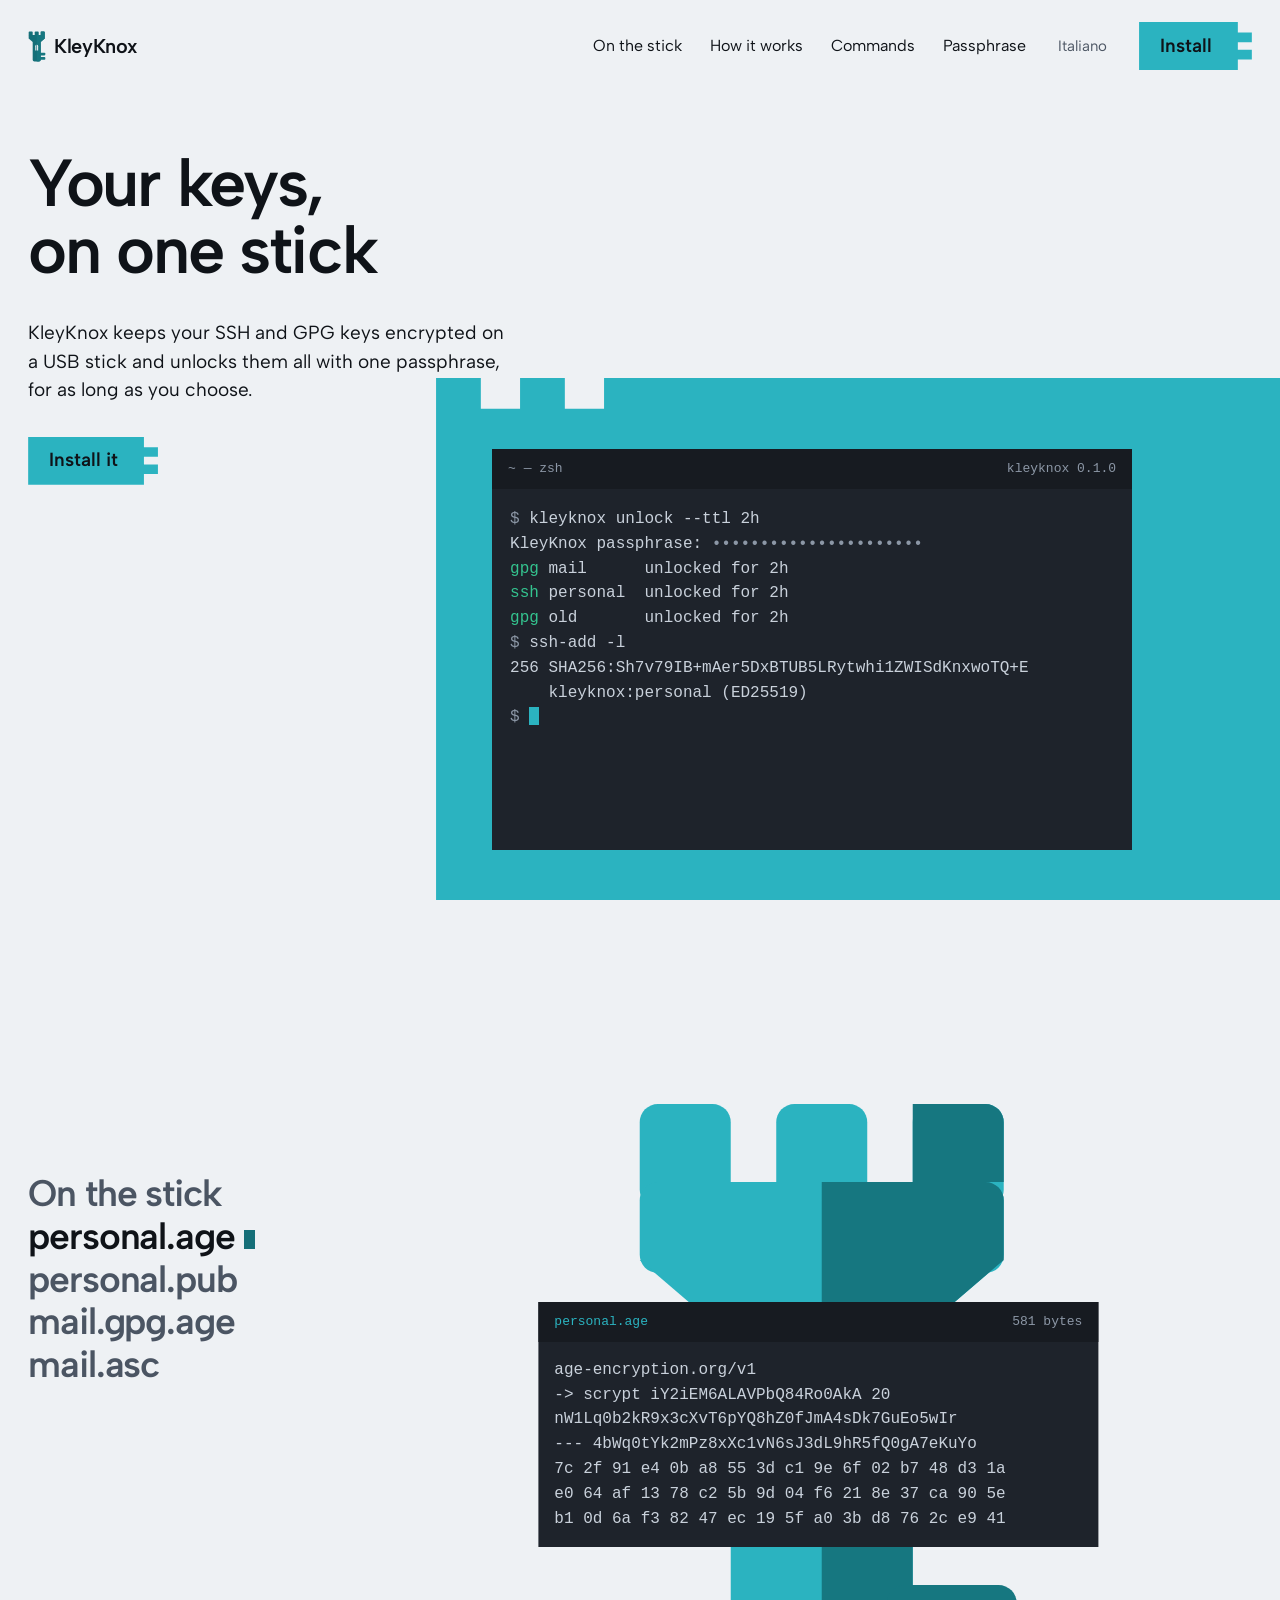
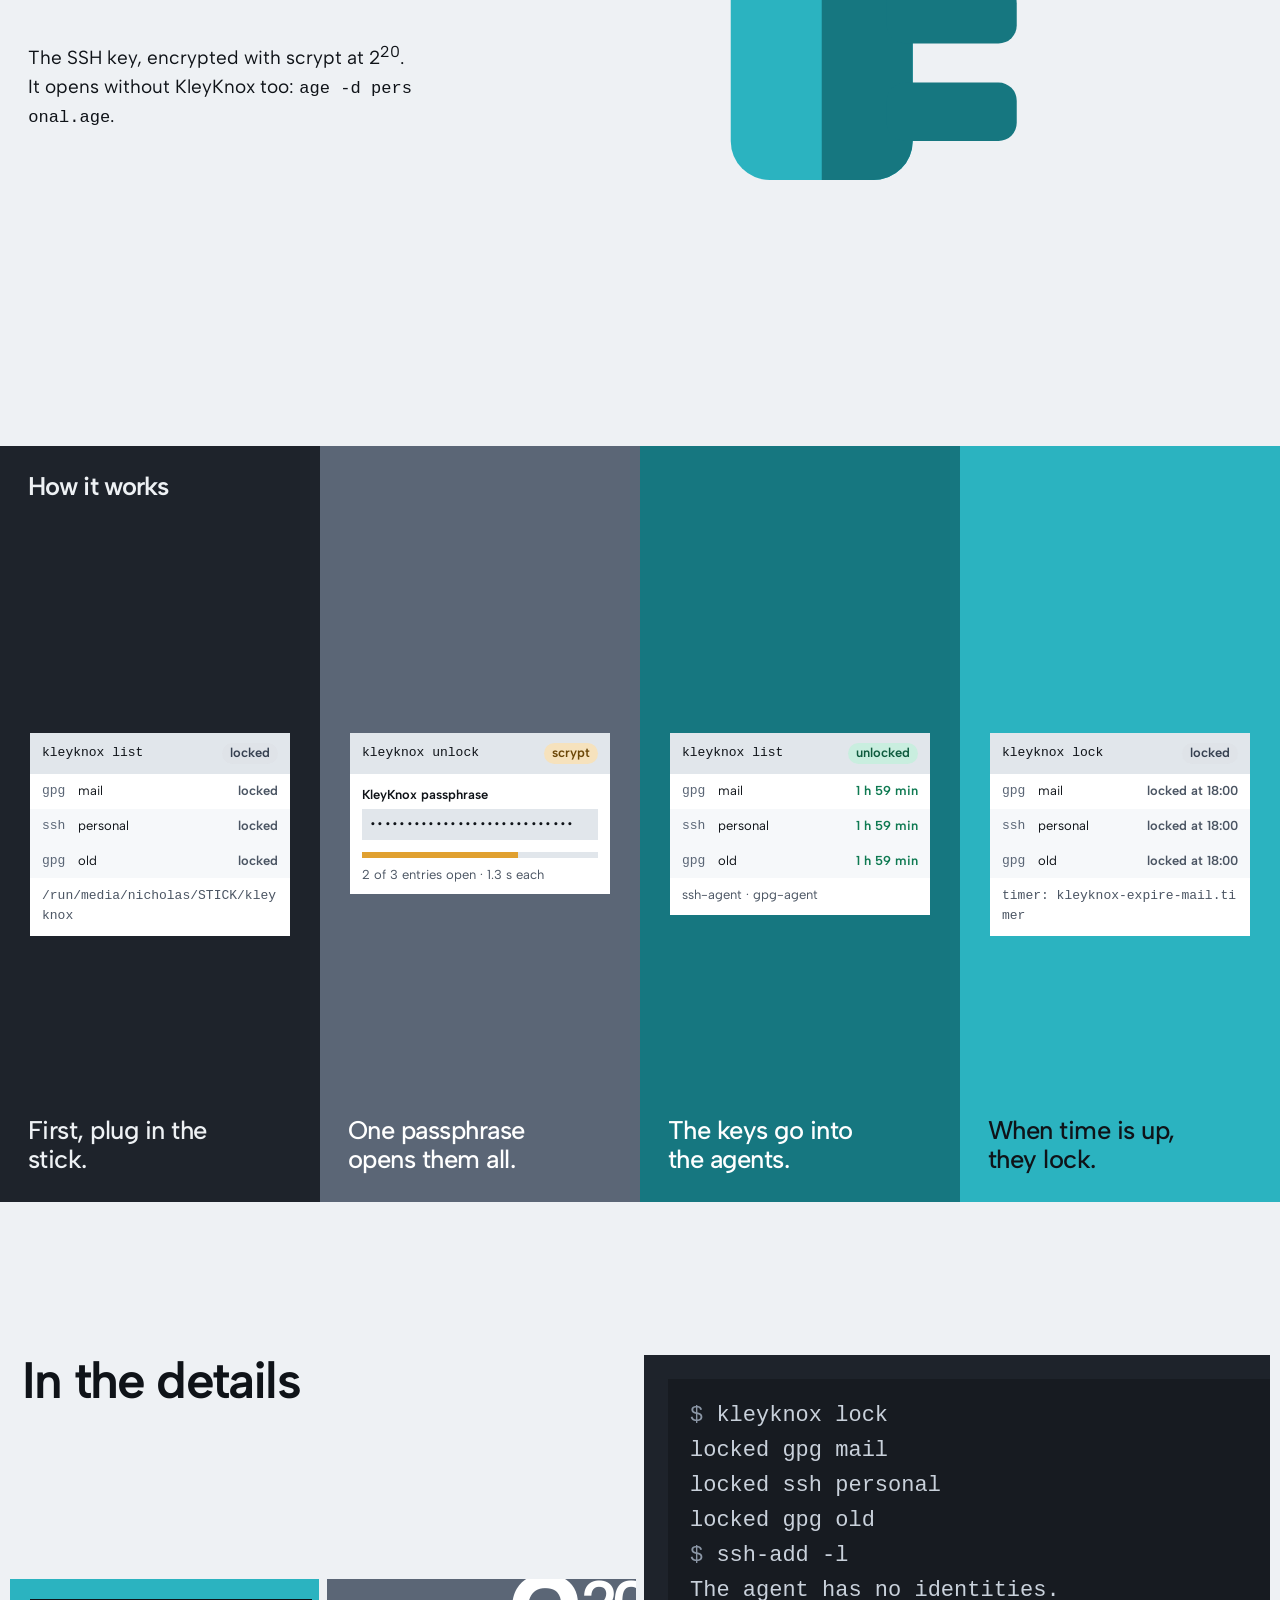
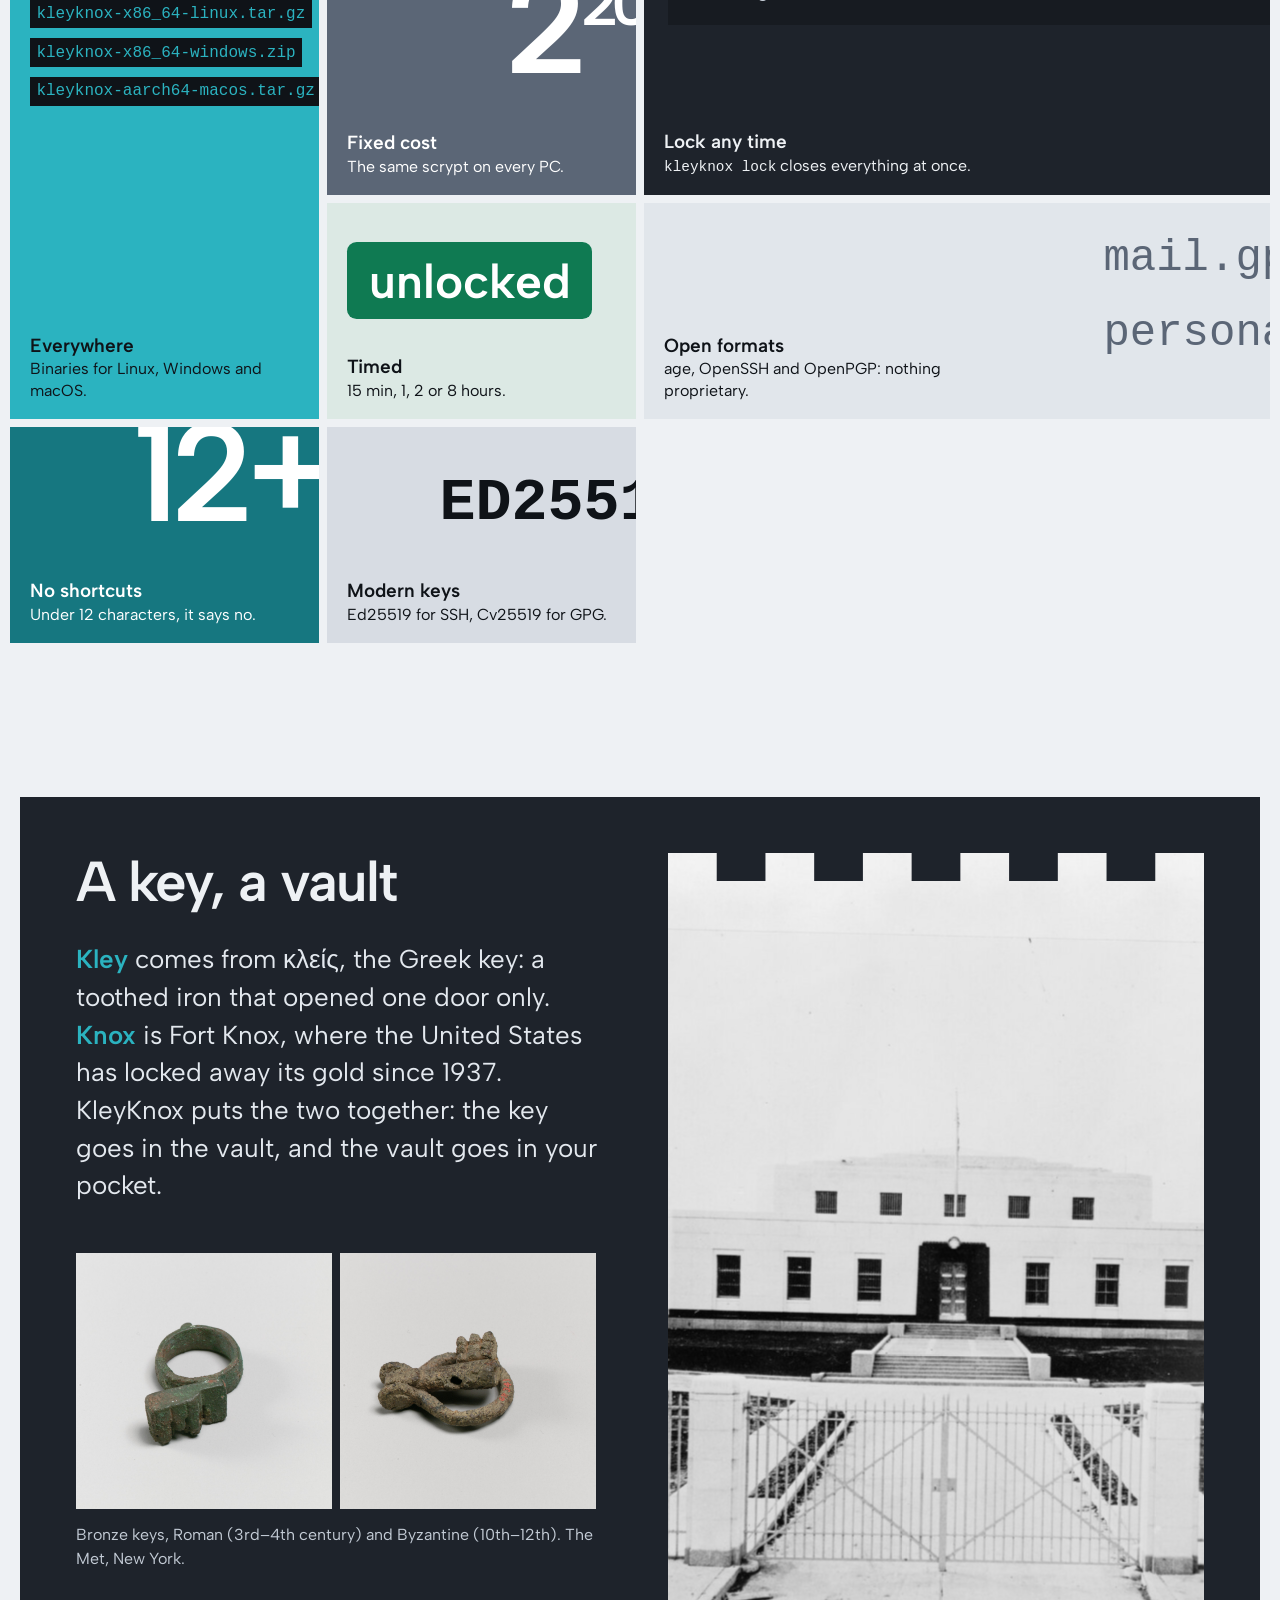
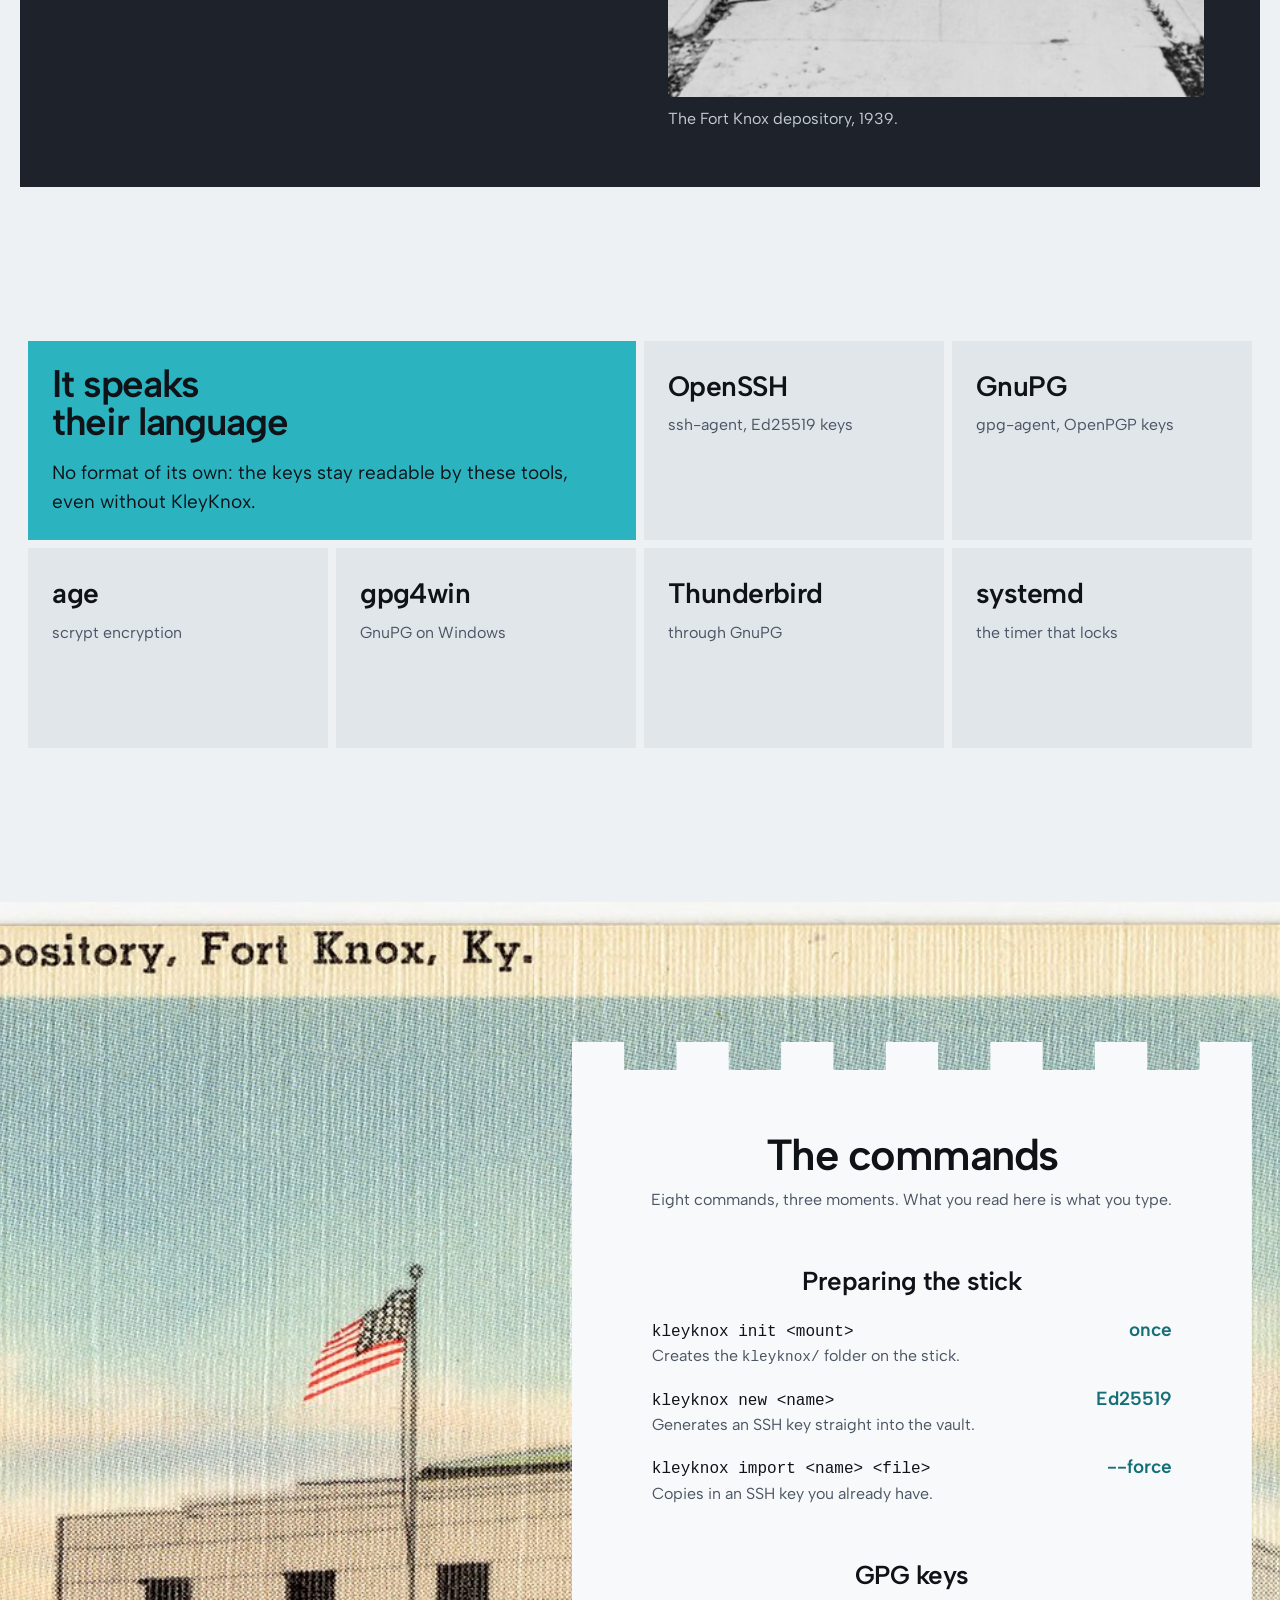
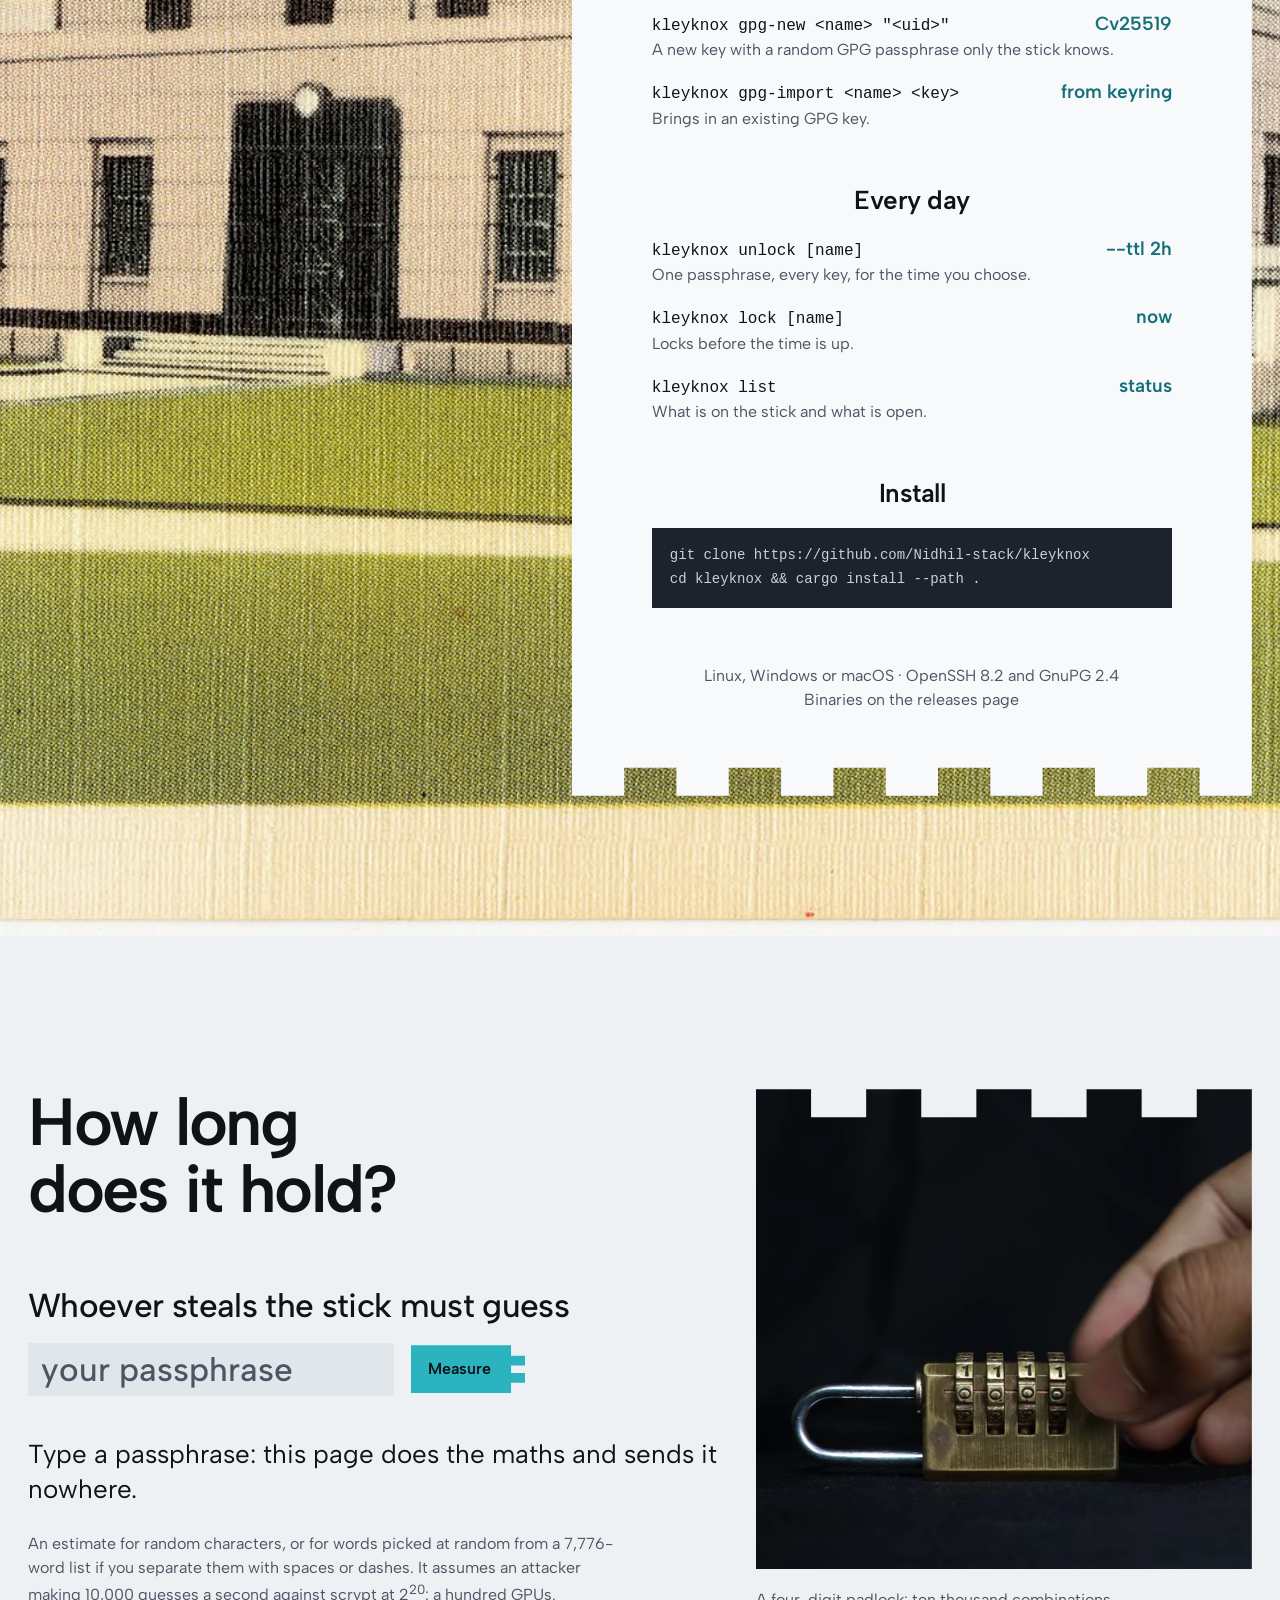
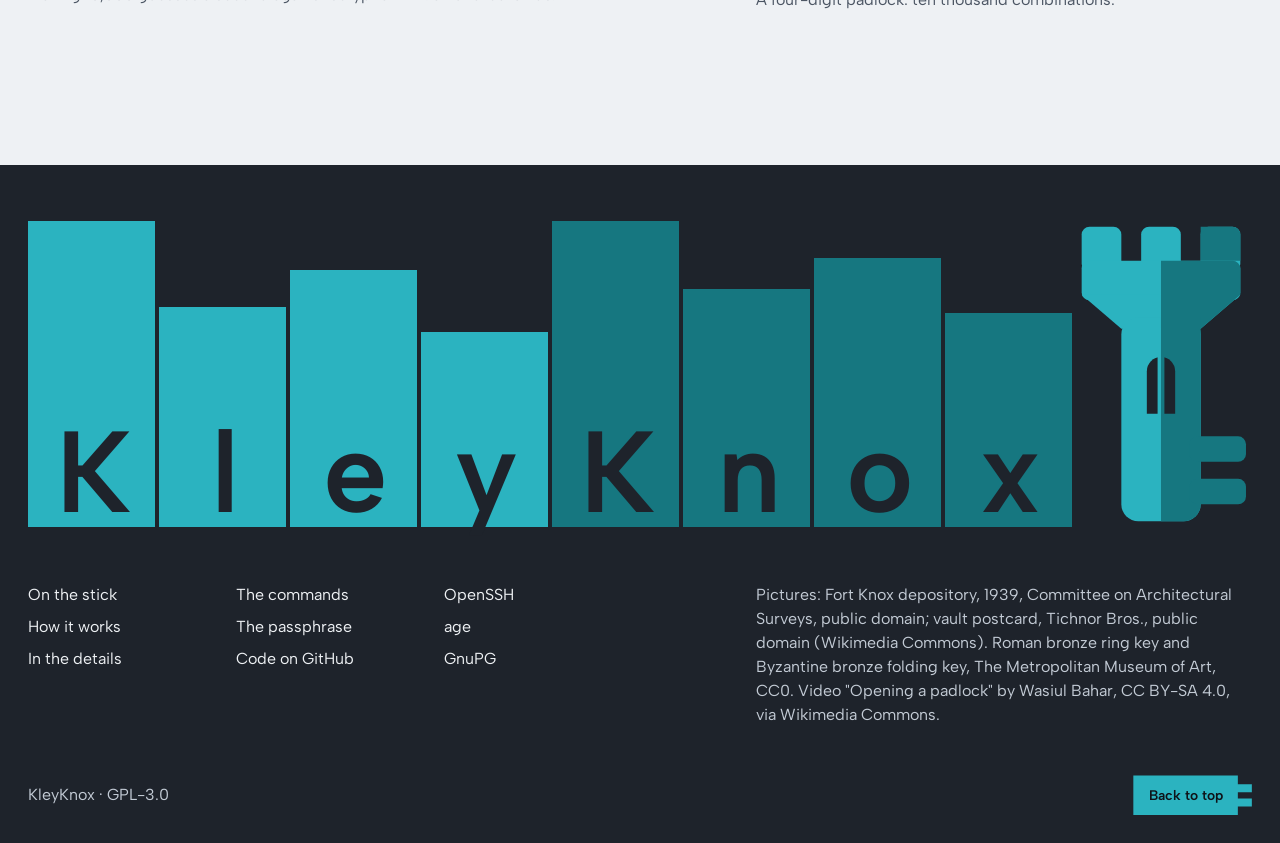
==== site/en/index.html @ e3c8c247 "Site in English, dark mode, bilingual README - site/en/: the English page, with an Italian/English s" ====
<!doctype html>
<html lang="en">
<head>
  <meta charset="utf-8">
  <meta name="viewport" content="width=device-width, initial-scale=1">
  <meta name="color-scheme" content="light dark">
  <meta name="theme-color" content="#eef1f4" media="(prefers-color-scheme: light)">
  <meta name="theme-color" content="#12161b" media="(prefers-color-scheme: dark)">
  <title>KleyKnox — your keys, on one stick</title>
  <meta name="description" content="KleyKnox keeps your SSH and GPG keys encrypted on a USB stick and unlocks them all with one passphrase, for as long as you choose.">
  <link rel="icon" href="../favicon.svg" type="image/svg+xml">
  <link rel="alternate" hreflang="it" href="../">
  <link rel="alternate" hreflang="en" href="./">
  <link rel="preconnect" href="https://fonts.googleapis.com">
  <link rel="preconnect" href="https://fonts.gstatic.com" crossorigin>
  <link href="https://fonts.googleapis.com/css2?family=Albert+Sans:wght@400;500;600&display=swap" rel="stylesheet">
  <link rel="stylesheet" href="../styles.css">
  <script>document.documentElement.classList.add("js");</script>
</head>
<body>

<!-- The tower-key, drawn once and reused at every scale (hero stage, showcase, bullets, footer). -->
<svg width="0" height="0" style="position:absolute" aria-hidden="true">
  <defs>
    <mask id="tower-window" maskUnits="userSpaceOnUse" x="0" y="0" width="64" height="64">
      <rect width="64" height="64" fill="#fff"></rect>
      <path d="M29.5 39 V31.5 a2.5 2.5 0 0 1 5 0 V39 Z" fill="#000"></path>
      <rect x="31.4" y="28" width="1.2" height="12" fill="#fff"></rect>
    </mask>
    <symbol id="tower" viewBox="17 5 31 54">
      <g mask="url(#tower-window)">
        <g fill="var(--tower-lit, currentColor)">
          <rect x="18" y="6" width="7" height="8" rx="1.4"></rect>
          <rect x="28.5" y="6" width="7" height="8" rx="1.4"></rect>
          <rect x="39" y="6" width="7" height="8" rx="1.4"></rect>
          <rect x="18" y="12" width="28" height="7" rx="1.4"></rect>
          <path d="M18 18 H46 L39 24 H25 Z"></path>
          <rect x="25" y="22" width="14" height="36" rx="3"></rect>
        </g>
        <g fill="var(--tower-shade, currentColor)">
          <path d="M39 6 H44.6 a1.4 1.4 0 0 1 1.4 1.4 V12 H39 Z"></path>
          <path d="M32 12 H44.6 a1.4 1.4 0 0 1 1.4 1.4 V18 L39 24 H32 Z"></path>
          <path d="M32 22 H39 V55 a3 3 0 0 1 -3 3 H32 Z"></path>
        </g>
      </g>
      <rect x="37" y="43" width="10" height="4.5" rx="1.4" fill="var(--tower-shade, currentColor)"></rect>
      <rect x="37" y="50.5" width="10" height="4.5" rx="1.4" fill="var(--tower-shade, currentColor)"></rect>
    </symbol>
  </defs>
</svg>

<header class="bar">
  <a class="wordmark" href="#top" aria-label="KleyKnox, top of the page">
    <svg class="wordmark-mark" aria-hidden="true"><use href="#tower"></use></svg>KleyKnox
  </a>
  <nav aria-label="Sections">
    <a class="link" href="#stick">On the stick</a>
    <a class="link" href="#how">How it works</a>
    <a class="link" href="#commands">Commands</a>
    <a class="link" href="#passphrase">Passphrase</a>
  </nav>
  <a class="lang link" href="../" hreflang="it" lang="it">Italiano</a>
  <a class="button key-bit" href="#install">Install</a>
</header>

<main id="top">

  <!-- 1. Hero: what it is, and the real terminal on a stage cut like the battlements. -->
  <section class="hero" aria-labelledby="hero-title">
    <div class="hero-copy">
      <h1 id="hero-title">Your keys,<br> on one stick</h1>
      <p class="hero-lead">KleyKnox keeps your SSH and GPG keys encrypted on a USB stick and unlocks them all with one passphrase, for as long as you choose.</p>
      <a class="button key-bit" href="#install">Install it</a>
    </div>
    <div class="hero-stage">
      <div class="term" data-ui aria-label="Terminal: kleyknox unlock unlocks three keys for two hours">
        <div class="term-top"><samp>~ — zsh</samp><samp>kleyknox 0.1.0</samp></div>
<pre class="term-body"><samp><span class="t-dim">$</span> kleyknox unlock --ttl 2h
KleyKnox passphrase: <span class="t-dim">••••••••••••••••••••••</span>
<span class="t-ok">gpg</span> mail      unlocked for 2h
<span class="t-ok">ssh</span> personal  unlocked for 2h
<span class="t-ok">gpg</span> old       unlocked for 2h
<span class="t-dim">$</span> ssh-add -l
256 SHA256:Sh7v79IB+mAer5DxBTUB5LRytwhi1ZWISdKnxwoTQ+E
    kleyknox:personal (ED25519)
<span class="t-dim">$</span> <span class="t-caret"></span></samp></pre>
      </div>
    </div>
  </section>

  <!-- 2. Showcase: what is on the stick, one file at a time, in front of the tower. -->
  <section class="showcase" id="stick" aria-labelledby="stick-title">
    <div class="showcase-stage shutter">
      <svg class="showcase-tower" aria-hidden="true"><use href="#tower"></use></svg>
      <div class="file" data-ui>
        <div class="file-top"><samp class="file-name" id="file-name">personal.age</samp><samp class="file-size" id="file-size">581 bytes</samp></div>
        <pre class="file-body" id="file-body">age-encryption.org/v1
-&gt; scrypt iY2iEM6ALAVPbQ84Ro0AkA 20
nW1Lq0b2kR9x3cXvT6pYQ8hZ0fJmA4sDk7GuEo5wIr
--- 4bWq0tYk2mPz8xXc1vN6sJ3dL9hR5fQ0gA7eKuYo
7c 2f 91 e4 0b a8 55 3d c1 9e 6f 02 b7 48 d3 1a
e0 64 af 13 78 c2 5b 9d 04 f6 21 8e 37 ca 90 5e
b1 0d 6a f3 82 47 ec 19 5f a0 3b d8 76 2c e9 41</pre>
      </div>
    </div>
    <div class="showcase-list">
      <h2 id="stick-title">On the stick</h2>
      <ul class="files" role="tablist" aria-label="Files in the kleyknox/ folder">
        <li><button role="tab" aria-selected="true" data-file="0">personal.age</button></li>
        <li><button role="tab" aria-selected="false" data-file="1">personal.pub</button></li>
        <li><button role="tab" aria-selected="false" data-file="2">mail.gpg.age</button></li>
        <li><button role="tab" aria-selected="false" data-file="3">mail.asc</button></li>
      </ul>
    </div>
    <p class="showcase-fact" id="file-fact" aria-live="polite">The SSH key, encrypted with scrypt at 2<sup>20</sup>. It opens without KleyKnox too: <code>age -d personal.age</code>.</p>
  </section>

  <!-- 3. How it works: the same vault card, four moments, four fields. -->
  <section class="how" id="how" aria-labelledby="how-title">
    <div class="field f1">
      <h2 id="how-title">How it works</h2>
      <div class="card" data-ui>
        <div class="card-head"><samp>kleyknox list</samp><span class="pill pill-off">locked</span></div>
        <ul class="card-rows">
          <li><samp class="kind">gpg</samp>mail<span class="state off">locked</span></li>
          <li><samp class="kind">ssh</samp>personal<span class="state off">locked</span></li>
          <li><samp class="kind">gpg</samp>old<span class="state off">locked</span></li>
        </ul>
        <p class="card-foot"><samp>/run/media/nicholas/STICK/kleyknox</samp></p>
      </div>
      <p class="clause">First, plug in the stick.</p>
    </div>
    <div class="field f2">
      <div class="card" data-ui>
        <div class="card-head"><samp>kleyknox unlock</samp><span class="pill pill-wait">scrypt</span></div>
        <label class="card-label" for="demo-pass">KleyKnox passphrase</label>
        <input class="card-input" id="demo-pass" type="password" value="lamppost-barley-sail-tram-55" readonly tabindex="-1" aria-label="Sample passphrase">
        <div class="card-bar"><span style="width: 66%"></span></div>
        <p class="card-foot">2 of 3 entries open · 1.3 s each</p>
      </div>
      <p class="clause">One passphrase opens them all.</p>
    </div>
    <div class="field f3">
      <div class="card" data-ui>
        <div class="card-head"><samp>kleyknox list</samp><span class="pill pill-on">unlocked</span></div>
        <ul class="card-rows">
          <li><samp class="kind">gpg</samp>mail<span class="state on">1 h 59 min</span></li>
          <li><samp class="kind">ssh</samp>personal<span class="state on">1 h 59 min</span></li>
          <li><samp class="kind">gpg</samp>old<span class="state on">1 h 59 min</span></li>
        </ul>
        <p class="card-foot">ssh-agent · gpg-agent</p>
      </div>
      <p class="clause">The keys go into the agents.</p>
    </div>
    <div class="field f4">
      <div class="card" data-ui>
        <div class="card-head"><samp>kleyknox lock</samp><span class="pill pill-off">locked</span></div>
        <ul class="card-rows">
          <li><samp class="kind">gpg</samp>mail<span class="state off">locked at 18:00</span></li>
          <li><samp class="kind">ssh</samp>personal<span class="state off">locked at 18:00</span></li>
          <li><samp class="kind">gpg</samp>old<span class="state off">locked at 18:00</span></li>
        </ul>
        <p class="card-foot"><samp>timer: kleyknox-expire-mail.timer</samp></p>
      </div>
      <p class="clause">When time is up, they lock.</p>
    </div>
  </section>

  <!-- 4. Features: close-ups of the real interface. -->
  <section class="board" id="details" aria-labelledby="details-title">
    <div class="tile t-head"><h2 id="details-title">In the details</h2></div>

    <div class="tile t-lock">
      <div class="zoom lockterm" data-ui>
<pre><samp><span class="t-dim">$</span> kleyknox lock
locked gpg mail
locked ssh personal
locked gpg old
<span class="t-dim">$</span> ssh-add -l
The agent has no identities.</samp></pre>
      </div>
      <p class="cap"><strong>Lock any time</strong><code>kleyknox lock</code> closes everything at once.</p>
    </div>

    <div class="tile t-os">
      <div class="zoom os-ui" data-ui><samp>kleyknox-x86_64-linux.tar.gz</samp><samp>kleyknox-x86_64-windows.zip</samp><samp>kleyknox-aarch64-macos.tar.gz</samp></div>
      <p class="cap"><strong>Everywhere</strong>Binaries for Linux, Windows and macOS.</p>
    </div>

    <div class="tile t-scrypt">
      <div class="zoom figure-ui" data-ui>2<sup>20</sup></div>
      <p class="cap"><strong>Fixed cost</strong>The same scrypt on every PC.</p>
    </div>

    <div class="tile t-status">
      <div class="zoom status-ui" data-ui><span>unlocked</span></div>
      <p class="cap"><strong>Timed</strong>15 min, 1, 2 or 8 hours.</p>
    </div>

    <div class="tile t-file">
      <div class="zoom files-ui" data-ui><samp>mail.gpg.age</samp><samp>personal.pub</samp></div>
      <p class="cap"><strong>Open formats</strong>age, OpenSSH and OpenPGP: nothing proprietary.</p>
    </div>

    <div class="tile t-min">
      <div class="zoom figure-ui" data-ui>12+</div>
      <p class="cap"><strong>No shortcuts</strong>Under 12 characters, it says no.</p>
    </div>

    <div class="tile t-algo">
      <div class="zoom chip-ui" data-ui><samp>ED25519</samp></div>
      <p class="cap"><strong>Modern keys</strong>Ed25519 for SSH, Cv25519 for GPG.</p>
    </div>
  </section>

  <!-- 5. The name: kleis and Knox, in real pictures, on a deep panel that splits the page. -->
  <section class="name" id="name" aria-labelledby="name-title">
    <div class="name-copy">
      <h2 id="name-title">A key, a vault</h2>
      <p><strong>Kley</strong> comes from κλείς, the Greek key: a toothed iron that opened one door only. <strong>Knox</strong> is Fort Knox, where the United States has locked away its gold since 1937. KleyKnox puts the two together: the key goes in the vault, and the vault goes in your pocket.</p>
      <figure class="name-keys">
        <img src="../assets/bronze-ring-key.jpg" width="1800" height="1936" alt="Bronze ring key, Roman, 3rd–4th century" loading="lazy">
        <img src="../assets/bronze-folding-key.jpg" width="1816" height="1936" alt="Bronze folding key, Byzantine, 10th–12th century" loading="lazy">
        <figcaption>Bronze keys, Roman (3rd–4th century) and Byzantine (10th–12th). The Met, New York.</figcaption>
      </figure>
    </div>
    <figure class="name-picture battlement">
      <div class="frame"><img class="drift" src="../assets/united-states-bullion-depository-1939.jpg" width="1640" height="1230" alt="The Fort Knox gold depository in 1939, seen from the entrance gate" loading="lazy"></div>
      <figcaption>The Fort Knox depository, 1939.</figcaption>
    </figure>
  </section>

  <!-- 6. Proof: the standards it speaks, set as names on tiles. -->
  <section class="speaks" id="standards" aria-labelledby="standards-title">
    <div class="mark mark-head"><h2 id="standards-title">It speaks their language</h2><p>No format of its own: the keys stay readable by these tools, even without KleyKnox.</p></div>
    <div class="mark"><span>OpenSSH</span><p>ssh-agent, Ed25519 keys</p></div>
    <div class="mark"><span>GnuPG</span><p>gpg-agent, OpenPGP keys</p></div>
    <div class="mark"><span>age</span><p>scrypt encryption</p></div>
    <div class="mark"><span>gpg4win</span><p>GnuPG on Windows</p></div>
    <div class="mark"><span>Thunderbird</span><p>through GnuPG</p></div>
    <div class="mark"><span>systemd</span><p>the timer that locks</p></div>
  </section>

  <!-- 7. Commands as a printed sheet with battlement edges, over the vault postcard. -->
  <section class="sheet-ground" id="commands" aria-labelledby="commands-title">
    <img class="sheet-photo" src="../assets/gold-vault-u-s-depository-fort-knox.jpg" width="1920" height="1234" alt="Postcard of the Fort Knox gold vault, 1930s" loading="lazy">
    <div class="sheet battlement-both">
      <h2 id="commands-title">The commands</h2>
      <p class="sheet-note">Eight commands, three moments. What you read here is what you type.</p>

      <div class="group">
        <h3>Preparing the stick</h3>
        <dl>
          <div><dt><code>kleyknox init &lt;mount&gt;</code></dt><dd class="v">once</dd><dd class="d">Creates the <code>kleyknox/</code> folder on the stick.</dd></div>
          <div><dt><code>kleyknox new &lt;name&gt;</code></dt><dd class="v">Ed25519</dd><dd class="d">Generates an SSH key straight into the vault.</dd></div>
          <div><dt><code>kleyknox import &lt;name&gt; &lt;file&gt;</code></dt><dd class="v">--force</dd><dd class="d">Copies in an SSH key you already have.</dd></div>
        </dl>
      </div>

      <div class="group">
        <h3>GPG keys</h3>
        <dl>
          <div><dt><code>kleyknox gpg-new &lt;name&gt; "&lt;uid&gt;"</code></dt><dd class="v">Cv25519</dd><dd class="d">A new key with a random GPG passphrase only the stick knows.</dd></div>
          <div><dt><code>kleyknox gpg-import &lt;name&gt; &lt;key&gt;</code></dt><dd class="v">from keyring</dd><dd class="d">Brings in an existing GPG key.</dd></div>
        </dl>
      </div>

      <div class="group">
        <h3>Every day</h3>
        <dl>
          <div><dt><code>kleyknox unlock [name]</code></dt><dd class="v">--ttl 2h</dd><dd class="d">One passphrase, every key, for the time you choose.</dd></div>
          <div><dt><code>kleyknox lock [name]</code></dt><dd class="v">now</dd><dd class="d">Locks before the time is up.</dd></div>
          <div><dt><code>kleyknox list</code></dt><dd class="v">status</dd><dd class="d">What is on the stick and what is open.</dd></div>
        </dl>
      </div>

      <div class="group" id="install">
        <h3>Install</h3>
        <pre class="install"><code>git clone https://github.com/Nidhil-stack/kleyknox
cd kleyknox &amp;&amp; cargo install --path .</code></pre>
      </div>

      <p class="sheet-hours">Linux, Windows or macOS · OpenSSH 8.2 and GnuPG 2.4<br>Binaries on the releases page</p>
    </div>
  </section>

  <!-- 8. The live thing: how long would your passphrase hold against scrypt 2^20. -->
  <section class="probe" id="passphrase" aria-labelledby="passphrase-title">
    <h2 id="passphrase-title">How long does it hold?</h2>
    <figure class="probe-film">
      <video src="../assets/opening-a-padlock.webm" poster="../assets/opening-a-padlock-poster.jpg" muted loop playsinline autoplay preload="metadata" width="854" height="480" aria-label="Hands turning the dials of a combination padlock"></video>
      <figcaption>A four-digit padlock: ten thousand combinations.</figcaption>
    </figure>
    <form class="probe-form" id="probe" autocomplete="off">
      <p class="probe-sentence">
        <label for="probe-input">Whoever steals the stick must guess</label>
        <input id="probe-input" type="password" placeholder="your passphrase" spellcheck="false" autocapitalize="off">
        <button class="button key-bit" type="submit">Measure</button>
      </p>
      <p class="probe-result" id="probe-result" aria-live="polite">Type a passphrase: this page does the maths and sends it nowhere.</p>
      <p class="probe-note">An estimate for random characters, or for words picked at random from a 7,776-word list if you separate them with spaces or dashes. It assumes an attacker making 10,000 guesses a second against scrypt at 2<sup>20</sup>: a hundred GPUs.</p>
    </form>
  </section>

</main>

<footer class="foot">
  <div class="blocks" aria-label="KleyKnox">
    <span style="--h:100%">K</span><span style="--h:72%">l</span><span style="--h:84%">e</span><span style="--h:64%">y</span><span style="--h:100%">K</span><span style="--h:78%">n</span><span style="--h:88%">o</span><span style="--h:70%">x</span>
    <svg class="blocks-tower" aria-hidden="true"><use href="#tower"></use></svg>
  </div>
  <div class="foot-grid">
    <nav aria-label="Page">
      <a class="link" href="#stick">On the stick</a>
      <a class="link" href="#how">How it works</a>
      <a class="link" href="#details">In the details</a>
    </nav>
    <nav aria-label="References">
      <a class="link" href="#commands">The commands</a>
      <a class="link" href="#passphrase">The passphrase</a>
      <a class="link" href="https://github.com/Nidhil-stack/kleyknox">Code on GitHub</a>
    </nav>
    <nav aria-label="Related projects">
      <a class="link" href="https://www.openssh.com">OpenSSH</a>
      <a class="link" href="https://age-encryption.org">age</a>
      <a class="link" href="https://gnupg.org">GnuPG</a>
    </nav>
    <p class="credits">Pictures: Fort Knox depository, 1939, Committee on Architectural Surveys, public domain; vault postcard, Tichnor Bros., public domain (Wikimedia Commons). Roman bronze ring key and Byzantine bronze folding key, The Metropolitan Museum of Art, CC0. Video "Opening a padlock" by Wasiul Bahar, CC BY-SA 4.0, via Wikimedia Commons.</p>
  </div>
  <div class="foot-last">
    <span>KleyKnox · GPL-3.0</span>
    <a class="button key-bit small" href="#top">Back to top</a>
  </div>
</footer>

<script src="../main.js" defer></script>
</body>
</html>
---- site/styles.css ----
/* KleyKnox — one motif: the tower-key (its battlements and two equal teeth).
   Palette "Acciaio da caveau", set in the proportions of the dealt "cool grey" sheet:
   one pale ground, near-black ink, one accent (vault cyan) on the action and one field. */

:root {
  --bg: #eef1f4;
  --surface: #e1e6eb;
  --ink: #0f1318;
  --muted: #4b5563;
  --accent: #2bb3c0;
  --accent-ink: #0f1318;
  --accent-deep: #156f78;      /* the accent where it must read on the pale ground */
  --gunmetal: #1e232b;
  --steel: #5b6676;
  --silver: #c9d1db;
  --cyan-deep: #167780;
  --ok: #34c38f;
  --ink-on-accent: #0f1318;    /* text on the cyan fields, in both themes */
  --card: #ffffff; --card-ink: #0f1318; --card-head: #e1e6eb; --card-row: #f6f8fa; --card-muted: #4b5563;
  --pill-off: #dfe3e8; --pill-off-ink: #374151; --pill-wait: #f6e2bd; --pill-wait-ink: #6b4708; --pill-on: #c9eedf; --pill-on-ink: #0f5b3e;
  --state-on: #0f7a52; --paper: #f7f9fb; --tile-status: #dce9e4; --tile-algo: #d7dce3;
  --good: #0f7a52; --bad: #b4361c;
  --warn: #e0a030;

  --font-text: "Albert Sans", "Helvetica Neue", Arial, sans-serif;
  --font-ui-mono: ui-monospace, "SF Mono", Menlo, Consolas, monospace; /* product UI only */ /* taste-skill-ignore: product UI (data-ui) */

  --step-small: clamp(0.8125rem, 0.79rem + 0.1vw, 0.875rem);
  --step-body: clamp(1.0625rem, 1rem + 0.25vw, 1.1875rem);
  --step-lead: clamp(1.25rem, 1.1rem + 0.7vw, 1.625rem);
  --step-head: clamp(2rem, 1.3rem + 3.2vw, 4rem);
  --step-display: clamp(3.25rem, 5.2vw, 5rem);

  --margin: clamp(1rem, 2.2vw, 2rem);
  --section: clamp(7.5rem, 12vw, 13rem);
  --merlon: 28px;              /* battlement width; height is the same */

  --ease-out: cubic-bezier(0.22, 1, 0.36, 1);
  --ease-in-out: cubic-bezier(0.76, 0, 0.24, 1);
  --ease-soft: cubic-bezier(0.33, 1, 0.68, 1);
}

*, *::before, *::after { box-sizing: border-box; }
html { -webkit-text-size-adjust: 100%; text-size-adjust: 100%; }
body {
  margin: 0; background: var(--bg); color: var(--ink);
  font-family: var(--font-text); font-size: var(--step-body); line-height: 1.5;
  -webkit-font-smoothing: antialiased; overflow-x: hidden;
}
h1, h2, h3, p, figure, ul, dl, dd { margin: 0; }
p { max-width: 65ch; }
ul[class] { padding: 0; list-style: none; }
img, svg { display: block; max-width: 100%; }
img { height: auto; background: var(--surface); }
button, input { font: inherit; color: inherit; }
button { background: none; border: 0; padding: 0; cursor: pointer; }
a { color: inherit; }
:target { scroll-margin-top: 5rem; }
::selection { background: var(--accent); color: var(--accent-ink); }
:focus-visible { outline: 2px solid var(--accent-deep); outline-offset: 3px; }
h1, h2, h3 { font-weight: 600; letter-spacing: -0.035em; line-height: 1; text-wrap: balance; }
code, samp { font-family: var(--font-ui-mono); font-size: 0.9em; } /* taste-skill-ignore: literal code */
.term samp, .file samp, .card samp, .lockterm samp, .files-ui samp, .chip-ui samp { font-size: inherit; } /* taste-skill-ignore: product UI (data-ui) */

/* ---------- the one button: a key bit, two equal teeth on its right edge ---------- */
.button {
  display: inline-flex; align-items: center; min-height: 48px; padding: 0 2.1em 0 1.1em;
  background: var(--accent); color: var(--accent-ink); font-weight: 600; text-decoration: none;
  transition: transform 140ms var(--ease-out), background-color 180ms ease;
}
.key-bit {
  clip-path: polygon(0 0, calc(100% - 14px) 0, calc(100% - 14px) 22%, 100% 22%, 100% 42%,
    calc(100% - 14px) 42%, calc(100% - 14px) 58%, 100% 58%, 100% 78%, calc(100% - 14px) 78%,
    calc(100% - 14px) 100%, 0 100%);
}
.button.small { min-height: 40px; font-size: var(--step-small); }
.button:active { transform: scale(0.97); }
.link { text-decoration: underline; text-decoration-color: transparent; text-underline-offset: 0.22em; transition: text-decoration-color 180ms ease; }
@media (hover: hover) and (pointer: fine) {
  .button:hover { background: #5ccdd8; }
  .link:hover { text-decoration-color: currentColor; }
}

/* ---------- bar ---------- */
.bar {
  position: absolute; inset: 0 0 auto 0; z-index: 5;
  display: flex; align-items: center; gap: 2rem; padding: 22px var(--margin);
}
.wordmark { display: inline-flex; align-items: center; gap: 0.5rem; font-weight: 600; font-size: 1.25rem; letter-spacing: -0.02em; text-decoration: none; }
.wordmark-mark { width: 18px; height: 31px; color: var(--accent-deep); --tower-lit: var(--accent-deep); --tower-shade: var(--cyan-deep); }
.bar nav { display: flex; gap: 1.75rem; margin-left: auto; font-size: 1rem; }
.bar nav a { text-decoration-color: transparent; }
.lang { font-size: 0.9375rem; color: var(--muted); }
.bar nav + .lang { margin-left: 0; }

/* ---------- 1. hero ---------- */
.hero { position: relative; min-height: 100svh; display: grid; grid-template-columns: repeat(12, 1fr); column-gap: 1.5rem; padding: 0 var(--margin); overflow: hidden; }
.hero-copy { grid-column: 1 / 7; padding-top: 150px; position: relative; z-index: 2; }
.hero h1 { font-size: var(--step-display); max-width: 13ch; }
.hero-lead { margin-top: 36px; max-width: 40ch; font-size: var(--step-body); }
.hero-copy .button { margin-top: 32px; }
.hero-stage {
  position: absolute; left: calc(var(--margin) + (100% - 2 * var(--margin)) * 4 / 12); right: 0; top: 42%; bottom: 0;
  background: var(--accent);
  /* the top-left corner cut into three battlements: the tower's own top */
  clip-path: polygon(0 calc(var(--merlon) * 1.6), 0 0, calc(var(--merlon) * 1.6) 0, calc(var(--merlon) * 1.6) calc(var(--merlon) * 1.1),
    calc(var(--merlon) * 3) calc(var(--merlon) * 1.1), calc(var(--merlon) * 3) 0, calc(var(--merlon) * 4.6) 0,
    calc(var(--merlon) * 4.6) calc(var(--merlon) * 1.1), calc(var(--merlon) * 6) calc(var(--merlon) * 1.1),
    calc(var(--merlon) * 6) 0, 100% 0, 100% 100%, 0 100%);
}
.term {
  position: absolute; left: 56px; top: calc(var(--merlon) * 1.1 + 40px); width: min(640px, calc(100% - 56px));
  background: var(--gunmetal); color: var(--silver); font-family: var(--font-ui-mono); font-size: 16px; line-height: 1.55; /* taste-skill-ignore: product UI (data-ui) */
}
.term-top { display: flex; justify-content: space-between; padding: 10px 16px; background: #171b21; color: #8c97a6; font-size: 13px; }
.term-body { margin: 0; padding: 18px 18px 120px; white-space: pre; overflow: hidden; font: inherit; }
.t-dim { color: #8c97a6; }
.t-ok { color: var(--ok); }
.t-caret { display: inline-block; width: 0.6em; height: 1.1em; vertical-align: -0.2em; background: var(--accent); }

/* ---------- 2. showcase ---------- */
.showcase {
  position: relative; margin-top: calc(var(--section) * 0.6); min-height: 100svh; padding: 0 var(--margin);
  display: grid; grid-template-columns: repeat(12, 1fr); column-gap: 1.5rem; align-items: end;
}
.showcase-stage { grid-column: 5 / 12; grid-row: 1; position: relative; height: 78svh; align-self: center; }
.showcase-tower { position: absolute; left: 50%; top: 0; height: 100%; width: auto; aspect-ratio: 31 / 54; transform: translateX(-42%); color: var(--accent); --tower-lit: var(--accent); --tower-shade: var(--cyan-deep); }
.file {
  position: absolute; left: 50%; top: 30%; transform: translateX(-46%); width: min(560px, 92%);
  background: var(--gunmetal); color: var(--silver); font-family: var(--font-ui-mono); font-size: 16px; line-height: 1.55; /* taste-skill-ignore: product UI (data-ui) */
  transition: opacity 300ms ease;
}
.file.is-swapping { opacity: 0; }
.file-top { display: flex; justify-content: space-between; padding: 10px 16px; background: #171b21; color: var(--accent); font-size: 13px; }
.file-size { color: #8c97a6; }
.file-body { margin: 0; padding: 16px; white-space: pre-wrap; word-break: break-all; font: inherit; min-height: 12.5em; }
.showcase-list { grid-column: 1 / 5; grid-row: 1; align-self: start; padding-top: 20svh; position: relative; z-index: 2; }
.showcase-list h2, .files button { font-size: clamp(1.75rem, 2.9vw, 2.75rem); line-height: 1.15; letter-spacing: -0.03em; font-weight: 600; }
.showcase-list h2 { color: var(--muted); }
.files button { color: var(--muted); text-align: left; transition: color 180ms ease; }
.files button[aria-selected="true"] { color: var(--ink); }
.files button[aria-selected="true"]::after { content: ""; display: inline-block; width: 0.3em; height: 0.52em; margin-left: 0.25em; background: var(--accent-deep); }
@media (hover: hover) { .files button:hover { color: var(--ink); } }
.showcase-fact { grid-column: 1 / 5; grid-row: 1; align-self: end; padding-bottom: 18svh; max-width: 34ch; position: relative; z-index: 2; font-size: var(--step-body); }
.showcase-fact code { word-break: break-all; }

/* ---------- 3. how: four fields, one card ---------- */
.how { margin-top: var(--section); display: grid; grid-template-columns: repeat(4, 1fr); }
.field { position: relative; min-height: 84svh; padding: 28px; display: flex; flex-direction: column; }
.f1 { background: var(--gunmetal); color: #eef1f4; }
.f2 { background: var(--steel); color: #fff; }
.f3 { background: var(--cyan-deep); color: #fff; }
.f4 { background: var(--accent); color: var(--ink-on-accent); }
.how h2 { font-size: clamp(1.375rem, 2vw, 2rem); font-weight: 600; }
.card {
  position: absolute; left: 0; right: 0; margin-inline: auto; top: 38%; width: min(260px, calc(100% - 32px));
  background: var(--card); color: var(--card-ink); font-size: 13px; line-height: 1.45;
  transition: transform 150ms var(--ease-out);
}
@media (hover: hover) { .field:hover .card.is-in, .field:hover .card:not([data-rise]) { transform: translateY(-6px); } }
.card-head { display: flex; justify-content: space-between; align-items: center; padding: 10px 12px; background: var(--card-head); }
.pill { padding: 1px 8px; border-radius: 999px; font-weight: 600; font-size: 13px; }
.pill-off { background: var(--pill-off); color: var(--pill-off-ink); }
.pill-wait { background: var(--pill-wait); color: var(--pill-wait-ink); }
.pill-on { background: var(--pill-on); color: var(--pill-on-ink); }
.card-rows li { display: grid; grid-template-columns: 30px 1fr auto; gap: 6px; align-items: center; padding: 8px 12px; }
.card-rows li + li { background: var(--card-row); }
.kind { color: var(--steel); }
.state { font-weight: 600; }
.state.off { color: var(--card-muted); }
.state.on { color: var(--state-on); }
.card-foot { padding: 8px 12px 10px; color: var(--card-muted); font-size: 13px; word-break: break-all; }
.card-foot samp { font-size: 1em; }
.card-label { display: block; padding: 12px 12px 4px; font-weight: 600; }
.card-input { display: block; width: calc(100% - 24px); margin: 0 12px; padding: 6px 8px; background: var(--card-head); color: var(--card-ink); border: 0; letter-spacing: 0.1em; }
.card-bar { margin: 12px 12px 0; height: 6px; background: var(--card-head); }
.card-bar span { display: block; height: 100%; background: var(--warn); }
.clause { margin-top: auto; font-size: clamp(1.375rem, 2vw, 2rem); line-height: 1.12; letter-spacing: -0.02em; font-weight: 500; max-width: 13ch; }

/* ---------- 4. board of close-ups ---------- */
.board {
  margin: var(--section) 10px 0; display: grid; grid-template-columns: repeat(12, 1fr);
  grid-auto-rows: 104px; gap: 8px; grid-auto-flow: dense;
}
.tile { position: relative; overflow: hidden; background: var(--surface); }
.t-head { grid-column: span 6; grid-row: span 2; background: var(--bg); padding: 0 12px; }
.t-head h2 { font-size: clamp(2.25rem, 4vw, 3.75rem); }
.t-lock { grid-column: span 6; grid-row: span 4; background: var(--gunmetal); color: #eef1f4; }
.t-os { grid-column: span 3; grid-row: span 4; background: var(--accent); color: var(--ink-on-accent); }
.t-scrypt { grid-column: span 3; grid-row: span 2; background: var(--steel); color: #fff; }
.t-status { grid-column: span 3; grid-row: span 2; background: var(--tile-status); }
.t-file { grid-column: span 6; grid-row: span 2; background: var(--surface); }
.t-min { grid-column: span 3; grid-row: span 2; background: var(--cyan-deep); color: #fff; }
.t-algo { grid-column: span 3; grid-row: span 2; background: var(--tile-algo); }
.zoom { position: absolute; }
.cap { position: absolute; left: 20px; bottom: 18px; right: 20px; font-size: 1rem; line-height: 1.35; max-width: 34ch; }
.cap strong { display: block; font-size: var(--step-body); font-weight: 600; }
.lockterm { left: 24px; top: 24px; width: 34em; font-size: 22px; line-height: 1.5; background: #171b21; color: var(--silver); padding: 0.8em 1em; }
.lockterm pre { margin: 0; font: inherit; white-space: pre; } /* taste-skill-ignore: product UI (data-ui) */
.lockterm samp { font-family: var(--font-ui-mono); } /* taste-skill-ignore: product UI (data-ui) */
.os-ui { left: 20px; top: 20px; display: flex; flex-direction: column; gap: 10px; font-size: 16px; white-space: nowrap; }
.os-ui samp { font-family: var(--font-ui-mono); font-size: inherit; padding: 0.15em 0.4em; background: var(--ink-on-accent); color: var(--accent); width: fit-content; } /* taste-skill-ignore: product UI (data-ui) */
.figure-ui { right: -0.06em; top: -0.18em; font-size: 140px; font-weight: 600; letter-spacing: -0.05em; line-height: 1; }
.figure-ui sup { font-size: 0.45em; }
.status-ui { left: 20px; top: 18%; font-size: 48px; font-weight: 600; }
.status-ui span { display: inline-block; padding: 0.05em 0.45em; background: #0f7a52; color: #fff; border-radius: 0.2em; }
.files-ui { right: -24%; top: 10%; display: flex; flex-direction: column; gap: 0.2em; font-size: 44px; color: var(--steel); }
.files-ui span:first-child { color: var(--ink); }
.chip-ui { right: -18%; top: 12%; font-size: 60px; font-weight: 600; }
.chip-ui span { display: inline-block; padding: 0.05em 0.35em; background: #1e232b; color: var(--accent); }

/* ---------- 5. the name, on a deep panel ---------- */
.name {
  margin: var(--section) 20px 0; padding: 56px; min-height: 110svh; background: var(--gunmetal); color: #eef1f4;
  display: grid; grid-template-columns: 1fr 1fr; gap: 56px; align-items: start;
}
.name h2 { font-size: clamp(2.5rem, 4.4vw, 4rem); max-width: 10ch; }
.name-copy > p { margin-top: 32px; max-width: 44ch; font-size: var(--step-lead); line-height: 1.45; color: #e3e8ee; }
.name-copy strong { color: var(--accent); font-weight: 600; }
.name-keys { margin-top: 48px; display: grid; grid-template-columns: 1fr 1fr; gap: 8px; max-width: 520px; }
.name-keys img { aspect-ratio: 1; object-fit: cover; width: 100%; }
.name-keys figcaption { grid-column: 1 / -1; margin-top: 6px; font-size: 1rem; color: #c3cbd5; }
.name-picture { position: relative; height: 100%; min-height: 90svh; display: flex; flex-direction: column; }
.name-picture .frame { flex: 1; min-height: 0; overflow: hidden; clip-path: var(--battle, none); }
.name-picture img { width: 100%; height: 100%; object-fit: cover; object-position: 50% 40%; }
.name-picture figcaption { margin-top: 10px; font-size: 1rem; color: #c3cbd5; }

/* ---------- 6. names on tiles ---------- */
.speaks { margin: var(--section) var(--margin) 0; display: grid; grid-template-columns: repeat(4, minmax(0, 1fr)); gap: 8px; }
.mark { aspect-ratio: 3 / 2; background: var(--surface); padding: 24px; display: flex; flex-direction: column; gap: 6px; }
.mark span { font-size: clamp(1.5rem, 2.2vw, 2rem); font-weight: 600; letter-spacing: -0.02em; }
.mark p { font-size: 1rem; color: var(--muted); }
.mark-head { grid-column: span 2; aspect-ratio: auto; background: var(--accent); color: var(--ink-on-accent); }
.mark-head { justify-content: space-between; }
.mark-head h2 { font-size: clamp(2rem, 3vw, 3rem); max-width: 12ch; }
.mark-head p { color: var(--ink-on-accent); max-width: 44ch; font-size: var(--step-body); }

/* ---------- 7. the command sheet ---------- */
.sheet-ground { position: relative; margin-top: var(--section); padding: 140px var(--margin); background: var(--gunmetal); display: grid; grid-template-columns: repeat(12, 1fr); column-gap: 1.5rem; }
.sheet-photo { position: absolute; inset: 0; width: 100%; height: 100%; object-fit: cover; }
.sheet {
  position: relative; grid-column: 6 / 13; max-width: 680px; justify-self: end; width: 100%;
  background: var(--paper); padding: calc(64px + var(--merlon)) 56px calc(56px + var(--merlon)); text-align: center;
  clip-path: var(--battle, none);
}
.sheet h2 { font-size: clamp(2.5rem, 3.4vw, 3rem); }
.sheet-note { margin-top: 10px; color: var(--muted); font-size: 1rem; }
.group { margin-top: 56px; }
.group h3 { font-size: var(--step-lead); letter-spacing: -0.02em; font-weight: 600; }
.group dl { margin: 22px auto 0; max-width: 520px; text-align: left; display: grid; gap: 16px; }
.group dl > div { display: grid; grid-template-columns: 1fr auto; column-gap: 1rem; }
.group dt code { font-size: 1rem; color: var(--ink); }
.group dd.v { grid-column: 2; grid-row: 1; color: var(--accent-deep); font-weight: 600; font-variant-numeric: tabular-nums; }
.group dd.d { grid-column: 1 / -1; font-size: 1rem; color: var(--muted); }
.install { margin: 22px auto 0; max-width: 520px; text-align: left; background: var(--gunmetal); color: var(--silver); padding: 16px 18px; font-size: 0.875rem; line-height: 1.7; white-space: pre-wrap; word-break: break-all; }
.install code { font-size: inherit; }
.sheet-hours { margin-top: 56px; font-size: 1rem; color: var(--muted); }

/* ---------- 8. the probe ---------- */
.probe { margin: var(--section) var(--margin) 0; display: grid; grid-template-columns: repeat(12, 1fr); column-gap: 1.5rem; }
.probe h2 { grid-column: 1 / 8; grid-row: 1; font-size: var(--step-display); max-width: 14ch; }
.probe-film { grid-column: 8 / 13; grid-row: 1 / 3; align-self: start; }
.probe-film video { width: 100%; aspect-ratio: 16 / 10; object-fit: cover; background: var(--gunmetal); clip-path: var(--battle, none); }
.probe-film figcaption { margin-top: 10px; font-size: 1rem; color: var(--muted); }
.probe-form { grid-column: 1 / 13; grid-row: 2; margin-top: 48px; display: grid; grid-template-columns: repeat(12, 1fr); column-gap: 1.5rem; }
.probe-sentence { grid-column: 1 / 8; font-size: clamp(1.5rem, 2.6vw, 2.25rem); line-height: 1.25; letter-spacing: -0.02em; font-weight: 500; display: flex; flex-wrap: wrap; align-items: center; gap: 0.4em 0.5em; }
.probe-sentence input { width: 11em; height: 1.6em; padding: 0 0.4em; background: var(--surface); border: 0; font-size: 1em; font-weight: 500; letter-spacing: 0; }
.probe-sentence input::placeholder { color: var(--muted); }
.probe-sentence .button { font-size: 1rem; height: 2.5em; }
.probe-result { grid-column: 1 / 8; margin-top: 40px; font-size: var(--step-lead); line-height: 1.35; min-height: 2.7em; max-width: 52ch; }
.probe-result strong { font-weight: 600; }
.probe-result .bad { color: var(--bad); }
.probe-result .good { color: var(--good); }
.probe-note { grid-column: 1 / 8; margin-top: 20px; max-width: 60ch; font-size: 1rem; color: var(--muted); }

/* ---------- footer: the mark, built in blocks ---------- */
.foot { margin-top: var(--section); background: var(--gunmetal); color: #eef1f4; padding: 56px var(--margin) 28px; }
.blocks { height: 34svh; min-height: 220px; display: flex; align-items: flex-end; gap: 4px; }
.blocks span {
  flex: 1; height: var(--h); background: var(--accent); color: var(--gunmetal);
  display: flex; align-items: flex-end; justify-content: center; padding-bottom: 0.08em;
  font-weight: 600; font-size: clamp(3rem, 9vw, 9rem); line-height: 0.8; letter-spacing: -0.04em;
}
.blocks span:nth-child(n + 5) { background: var(--cyan-deep); }
.blocks-tower { height: 100%; width: auto; aspect-ratio: 31 / 54; flex: none; color: var(--accent); --tower-lit: var(--accent); --tower-shade: var(--cyan-deep); }
.foot-grid { margin-top: 56px; display: grid; grid-template-columns: repeat(12, 1fr); column-gap: 1.5rem; row-gap: 32px; font-size: 1rem; }
.foot-grid nav { grid-column: span 2; display: flex; flex-direction: column; gap: 8px; }
.credits { grid-column: 8 / 13; color: #c3cbd5; font-size: 1rem; }
.foot-last { margin-top: 48px; display: flex; justify-content: space-between; align-items: center; font-size: 1rem; color: #c3cbd5; }

/* ---------- tablet ---------- */
@media (max-width: 1100px) {
  .speaks { grid-template-columns: repeat(2, minmax(0, 1fr)); }
  .bar nav { display: none; }
  .bar { justify-content: space-between; }
  .lang { margin-left: auto; }
  .probe-film { grid-column: 1 / 13; grid-row: auto; margin-top: 40px; }
  .probe-form { grid-row: auto; }
  .probe-sentence { grid-column: 1 / 13; }
  .how { grid-template-columns: 1fr 1fr; }
  .board { grid-template-columns: repeat(6, 1fr); }
  .t-head, .t-lock, .t-file { grid-column: span 6; }
  .t-os, .t-scrypt, .t-status, .t-min, .t-algo { grid-column: span 3; }
  .name { grid-template-columns: 1fr; }
  .name-picture { min-height: 70svh; }
  .sheet { grid-column: 1 / 13; justify-self: center; }
  .probe h2 { grid-column: 1 / 13; }
  .probe-result, .probe-note { grid-column: 1 / 13; }
  .probe-note { margin-top: 20px; }
  .foot-grid nav { grid-column: span 4; }
  .credits { grid-column: 1 / 13; }
}

/* ---------- phone ---------- */
@media (max-width: 700px) {
  :root { --merlon: 20px; --section: 5.5rem; }
  .bar nav { display: none; }
  .bar { justify-content: space-between; padding: 16px var(--margin); }
  .hero { display: block; min-height: 0; padding: 0; }
  .hero-copy { padding: 96px var(--margin) 0; }
  .hero h1 { font-size: 10vw; }
  .hero-lead { font-size: 1rem; margin-top: 28px; }
  .hero-stage { position: relative; left: 0; top: auto; margin-top: 48px; height: 520px; }
  .term { left: 16px; width: 640px; font-size: 14px; }
  .showcase { display: block; min-height: 0; }
  .showcase-stage { height: 62svh; }
  .showcase-tower { transform: translateX(-50%); }
  .file { width: 100%; left: 0; transform: none; font-size: 13px; }
  .showcase-list { padding: 24px 0 0; }
  .files { display: flex; gap: 24px; overflow-x: auto; padding-bottom: 6px; }
  .files li { flex: none; }
  .showcase-list h2, .files button { font-size: 1.625rem; }
  .showcase-fact { padding: 16px 0 0; font-size: 1rem; }
  .how { grid-template-columns: 1fr; }
  .field { min-height: 0; padding: 28px 20px 40px; }
  .how h2 { order: -2; font-size: 1.5rem; margin-bottom: 16px; }
  .clause { order: -1; margin-top: 0; font-size: 1.5rem; max-width: none; }
  .card { position: relative; top: 0; margin: 32px 0 0; }
  .board { margin: var(--section) 10px 0; grid-template-columns: 1fr 1fr; grid-auto-rows: 28vw; gap: 6px; }
  .t-head { grid-column: span 2; grid-row: span 2; }
  .t-head h2 { font-size: 9vw; }
  .t-lock, .t-file { grid-column: span 2; grid-row: span 3; }
  .t-os, .t-scrypt, .t-status, .t-min, .t-algo { grid-column: span 1; grid-row: span 2; }
  .cap { left: 12px; right: 12px; bottom: 12px; font-size: 0.875rem; }
  .cap strong { font-size: 1rem; }
  .lockterm { font-size: 14px; left: 12px; top: 12px; }
  .os-ui { font-size: 13px; left: 12px; top: 12px; }
    .figure-ui { font-size: 84px; }
  .status-ui { font-size: 26px; left: 12px; }
  .files-ui { font-size: 26px; }
  .chip-ui { font-size: 36px; }
  .name { margin: var(--section) 10px 0; padding: 28px 20px; gap: 32px; }
  .name h2 { font-size: 2.5rem; }
  .name-copy > p { font-size: 1.125rem; }
  .name-picture { min-height: 60svh; }
  .speaks { grid-template-columns: 1fr 1fr; gap: 6px; }
  .mark { padding: 16px; }
  .mark span { font-size: 1.25rem; }
  .mark-head { aspect-ratio: auto; }
  .sheet-ground { padding: 72px 10px; display: block; }
  .sheet { padding: calc(40px + var(--merlon)) 22px calc(36px + var(--merlon)); }
  .group dt code { font-size: 0.875rem; }
  .probe-sentence { font-size: 1.5rem; }
  .probe-sentence input { width: 100%; }
  .foot-grid nav { grid-column: span 6; }
  .blocks { height: 22svh; min-height: 140px; }
  .blocks span { font-size: 11vw; }
}

/* ---------- dark: follows the device ---------- */
@media (prefers-color-scheme: dark) {
  :root {
    color-scheme: dark;
    --bg: #12161b; --surface: #1d232b; --ink: #e7ecf1; --muted: #a7b1bd;
    --accent-deep: #5ccdd8; --gunmetal: #1c2129; --steel: #4a5462;
    --card: #222a33; --card-ink: #e7ecf1; --card-head: #2b333e; --card-row: #262e38; --card-muted: #a7b1bd;
    --pill-off: #3a434f; --pill-off-ink: #d5dbe2; --pill-wait: #4a3a17; --pill-wait-ink: #f3d79c; --pill-on: #17432f; --pill-on-ink: #9fe6c4;
    --state-on: #5fd3a3; --paper: #1a2027; --tile-status: #17352b; --tile-algo: #232a33;
    --good: #5fd3a3; --bad: #ff8f73;
  }
  .wordmark-mark { --tower-lit: var(--accent); --tower-shade: var(--cyan-deep); }
  .field.f1 { background: #0b0e12; }
  .name, .foot { background: #1a1f26; }
}

/* ---------- motion ---------- */
.shutter { overflow: hidden; }
@media (prefers-reduced-motion: no-preference) {
  .js .shutter { clip-path: inset(0 0 100% 0); transition: clip-path 1100ms var(--ease-in-out); }
  .js .shutter .showcase-tower { transform: translateX(-42%) scale(1.12); transition: transform 1500ms var(--ease-soft); }
  .js .shutter.is-in { clip-path: inset(0); }
  .js .shutter.is-in .showcase-tower { transform: translateX(-42%); }

  .js [data-rise] { opacity: 0; transform: translateY(24px); transition: opacity 700ms var(--ease-out), transform 700ms var(--ease-out); transition-delay: calc(var(--i, 0) * 75ms); }
  .js [data-rise].is-in { opacity: 1; transform: none; }

  .drift { transition: transform 200ms linear; will-change: transform; }
  .t-caret { animation: blink 1.1s steps(1) infinite; }
  .hero-stage { animation: stage-in 1000ms var(--ease-out) both 120ms; }
  .term { animation: term-in 900ms var(--ease-out) both 380ms; }
}
@media (prefers-reduced-motion: no-preference) and (max-width: 700px) {
  .js .shutter .showcase-tower, .js .shutter.is-in .showcase-tower { transform: translateX(-50%); }
}
@keyframes blink { 50% { opacity: 0; } }
@keyframes stage-in { from { transform: translateY(40px); opacity: 0; } }
@keyframes term-in { from { transform: translateY(32px); opacity: 0; } }
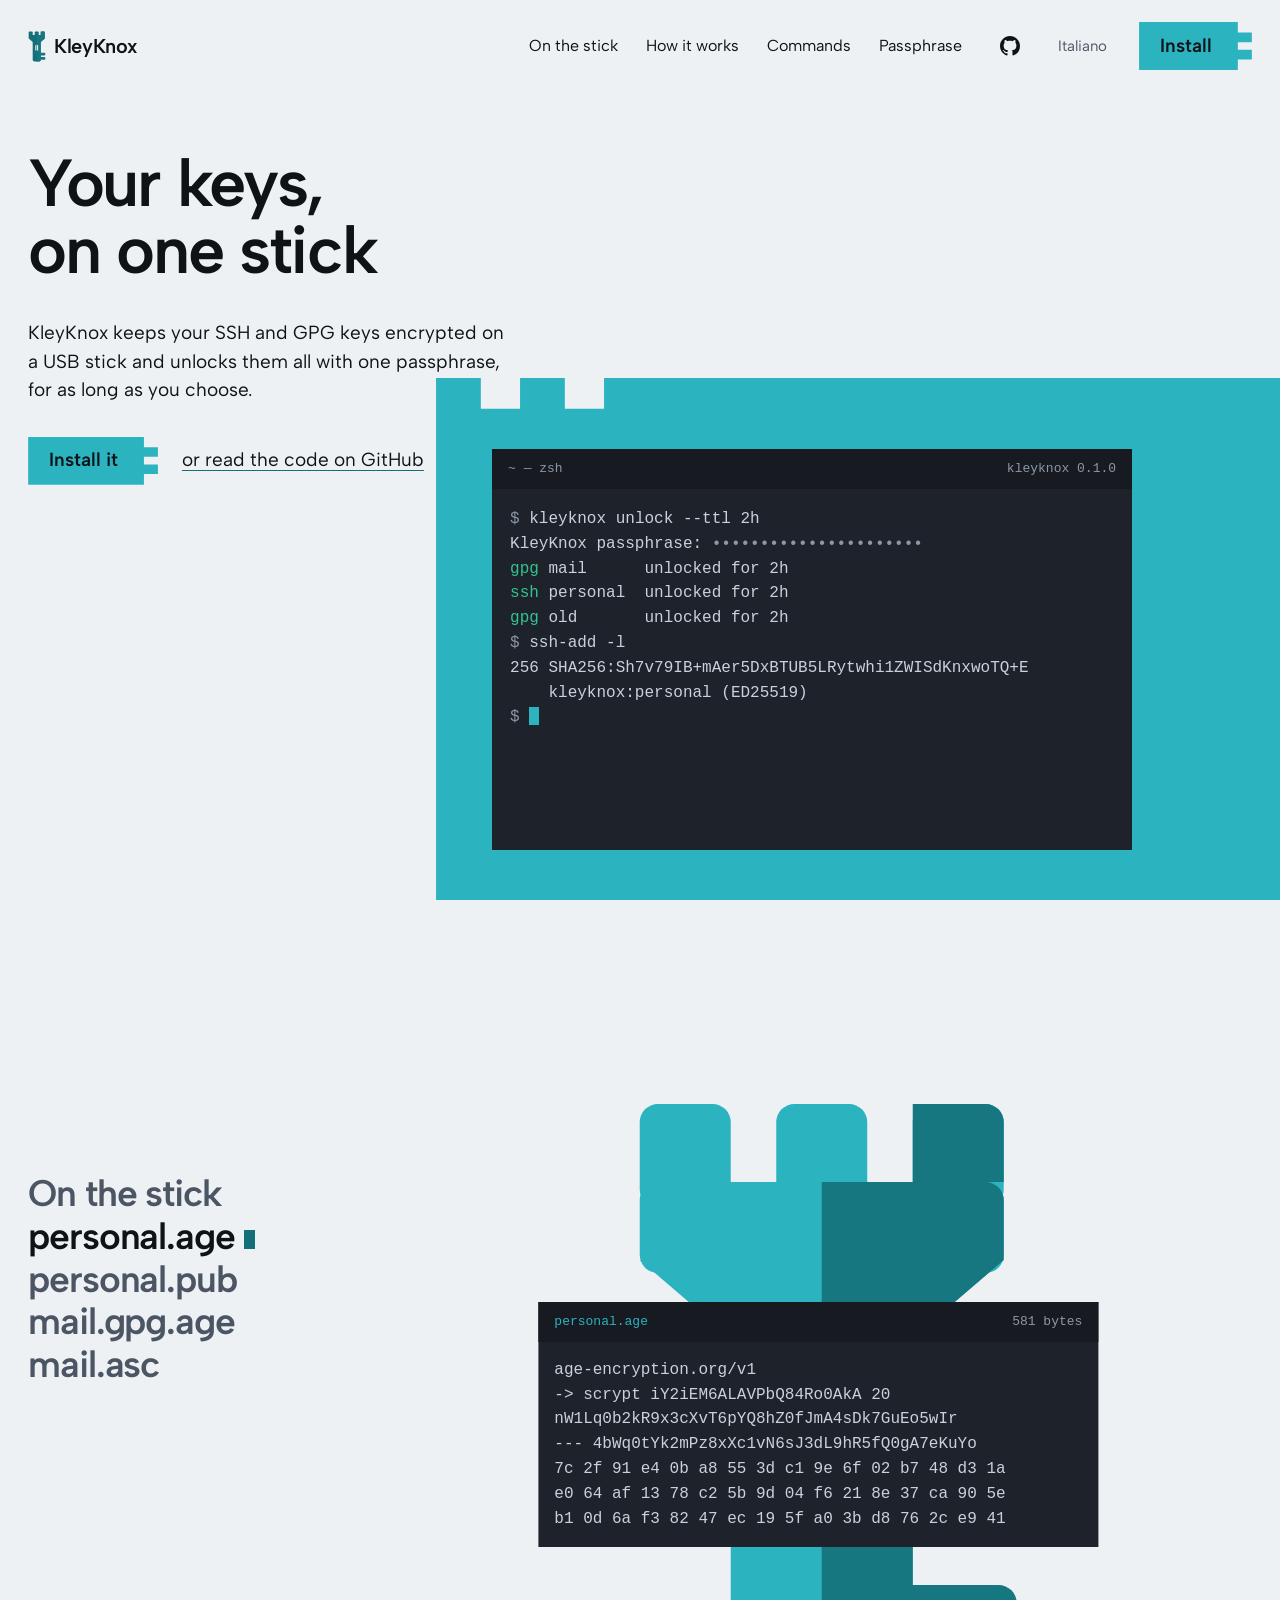
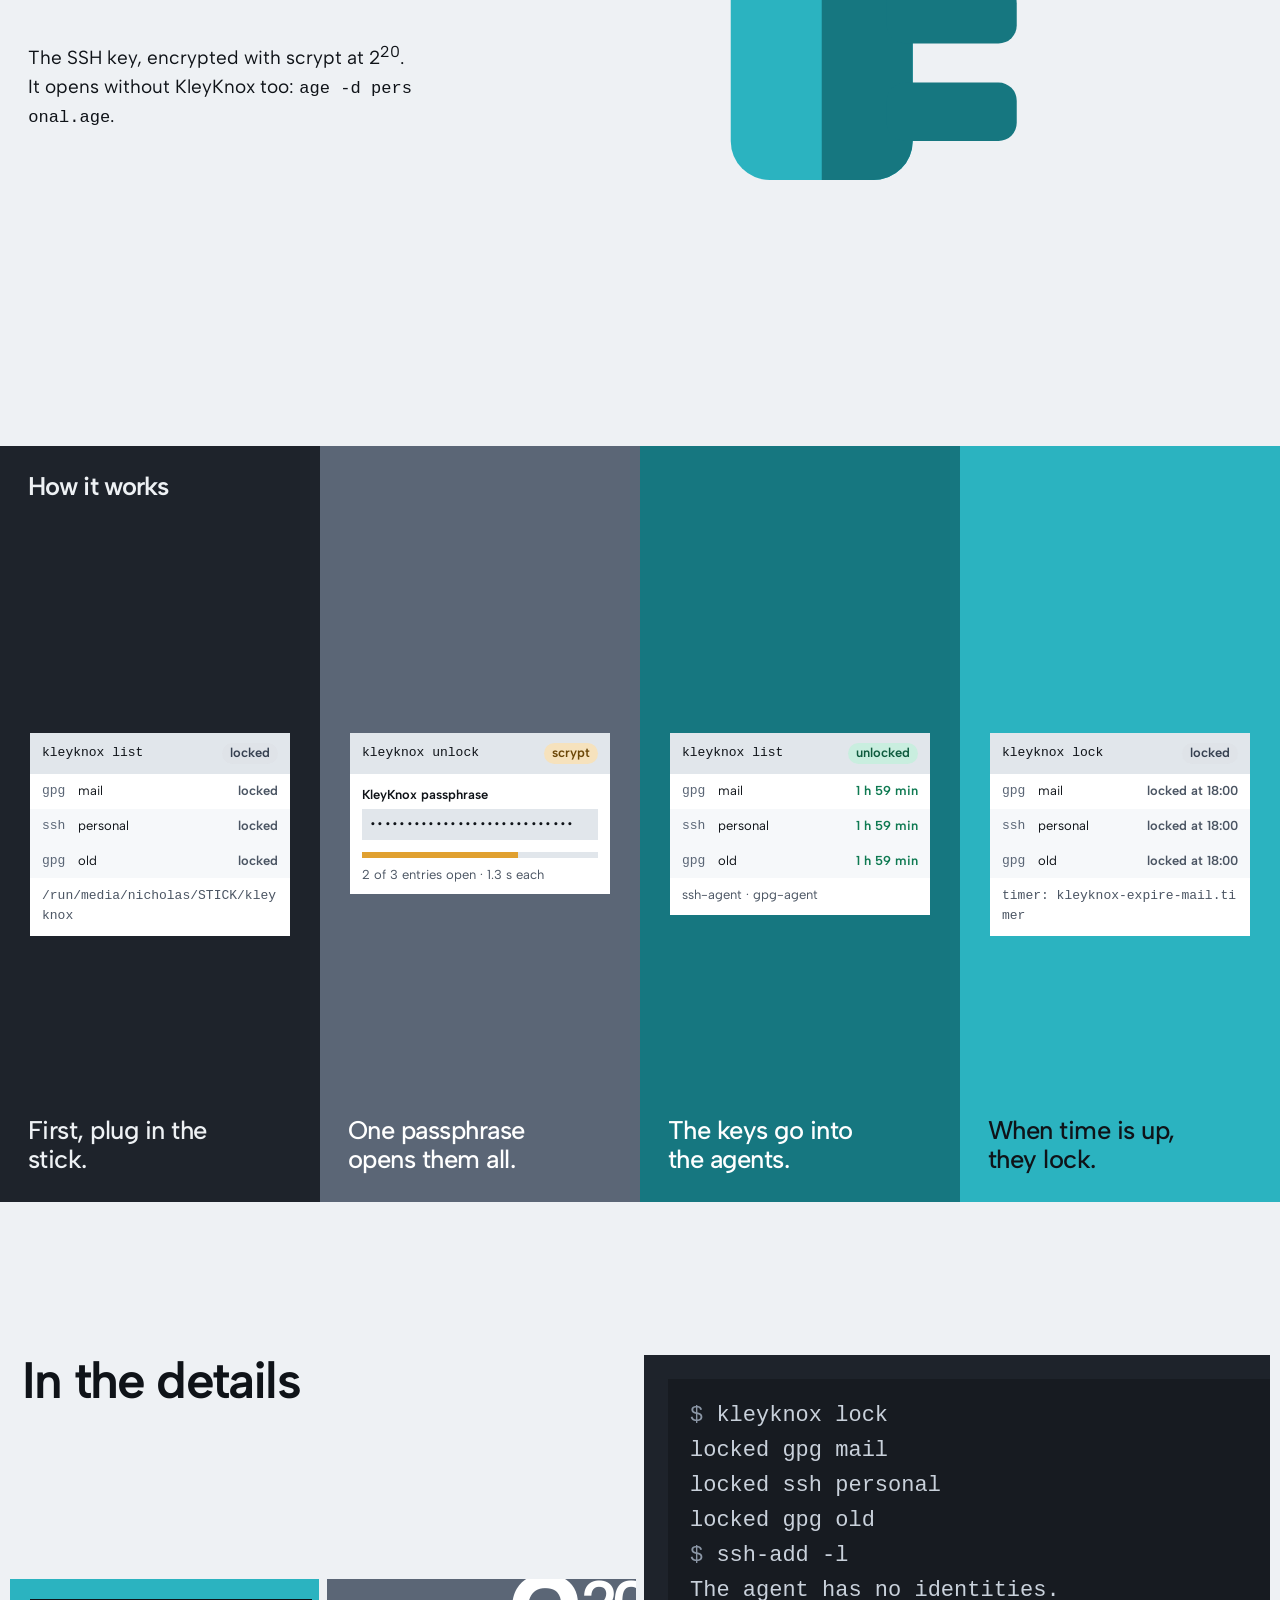
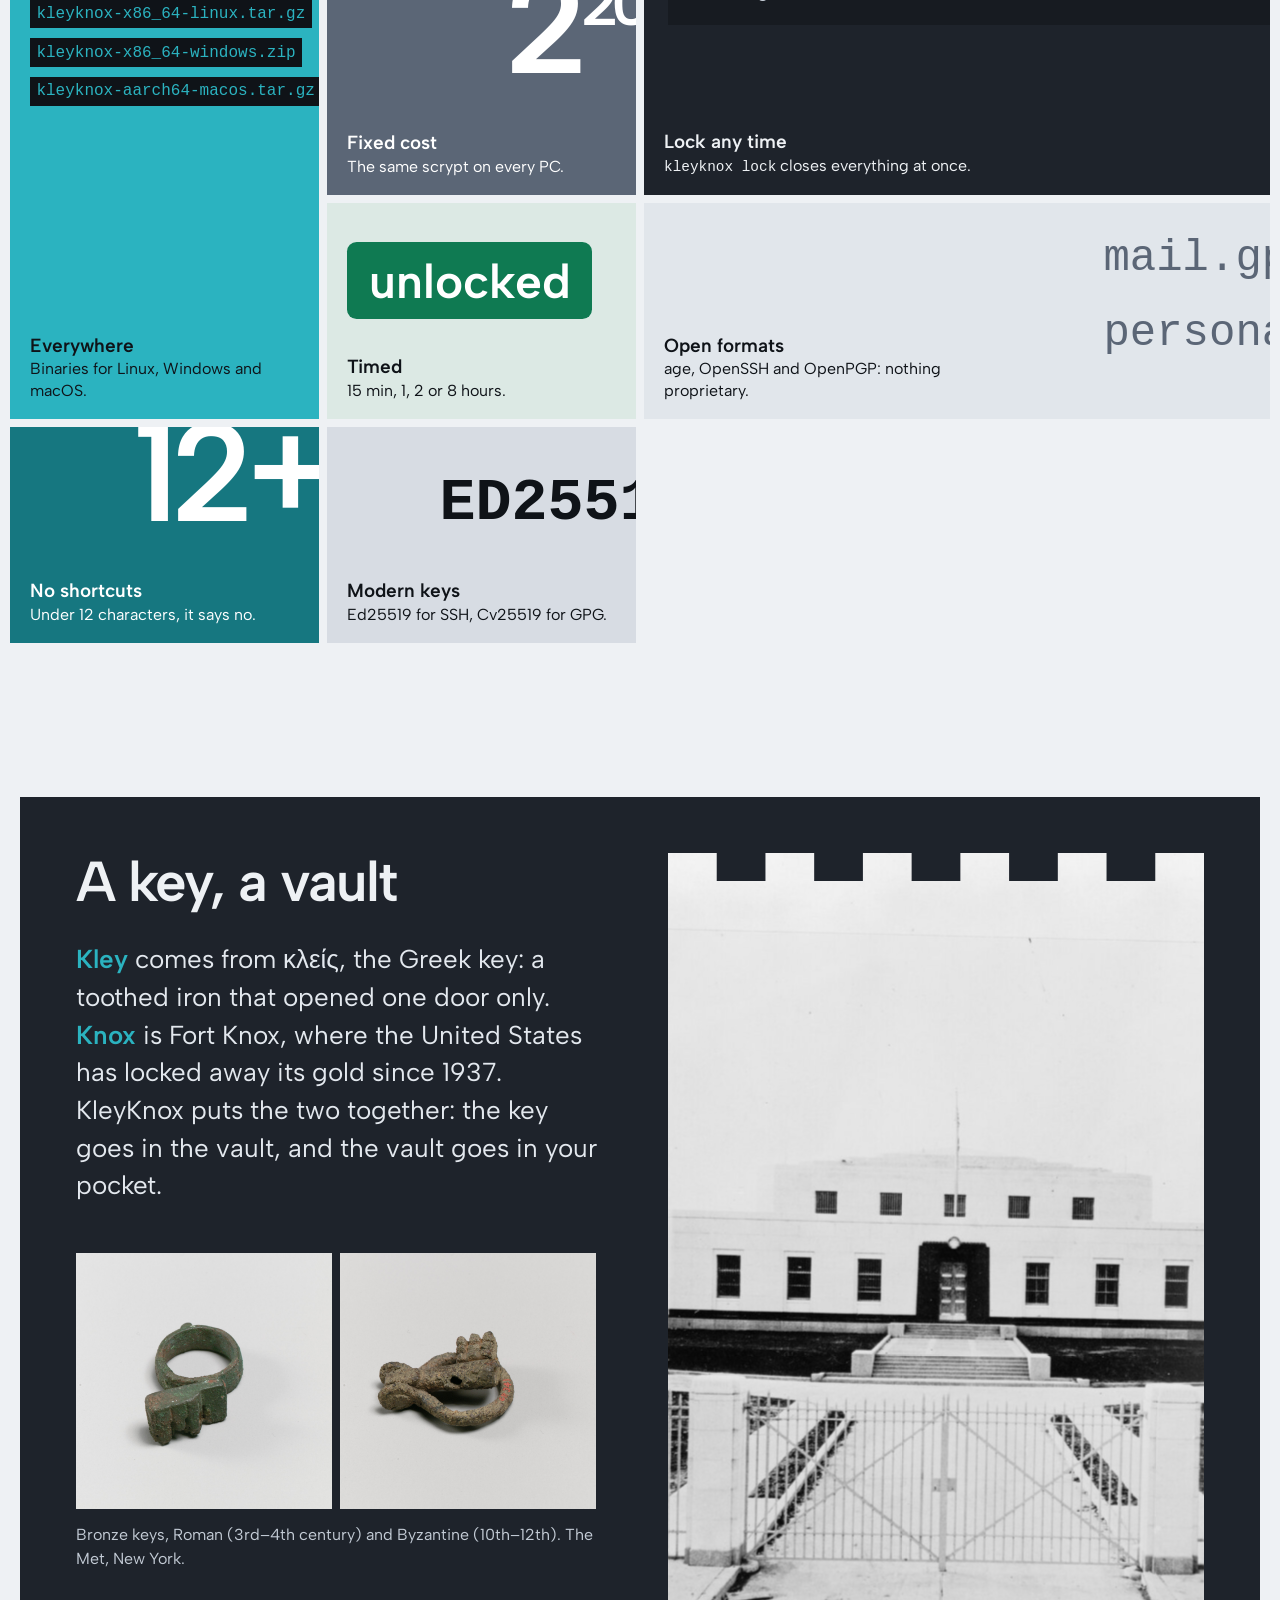
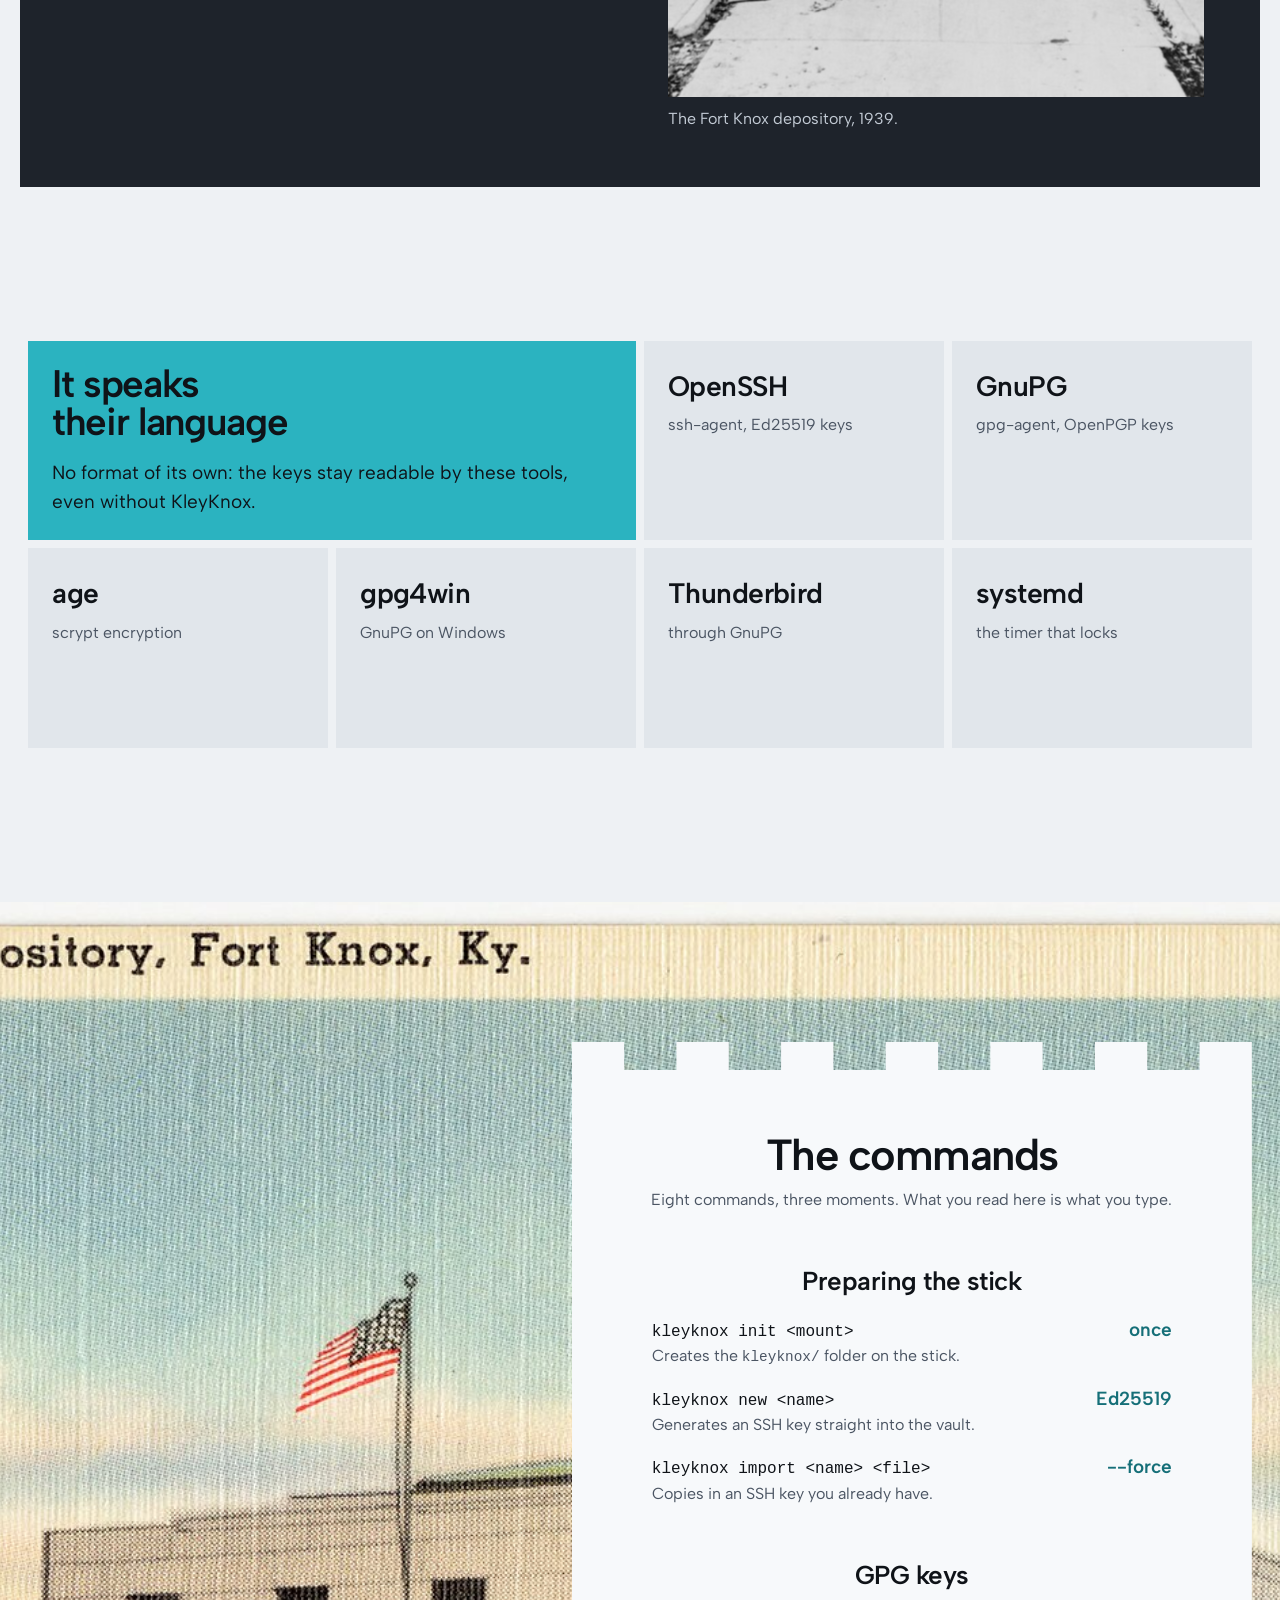
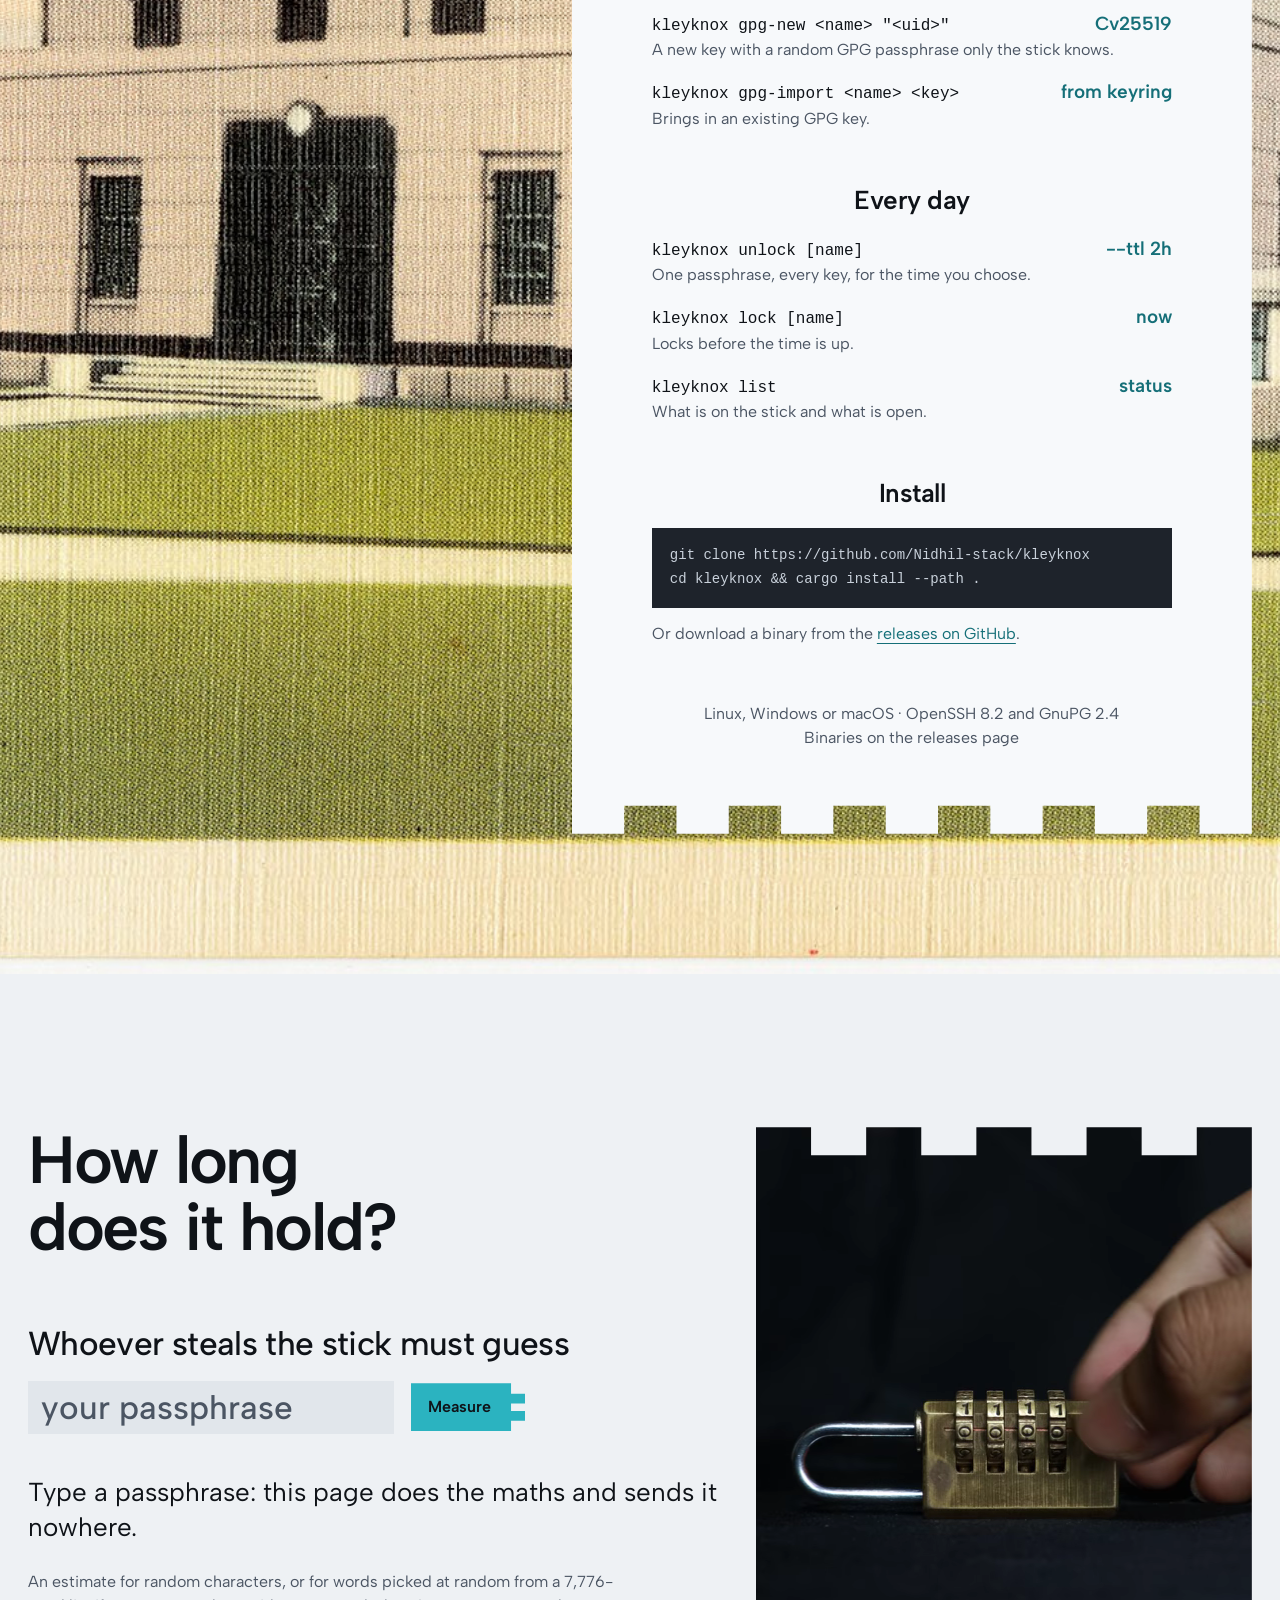
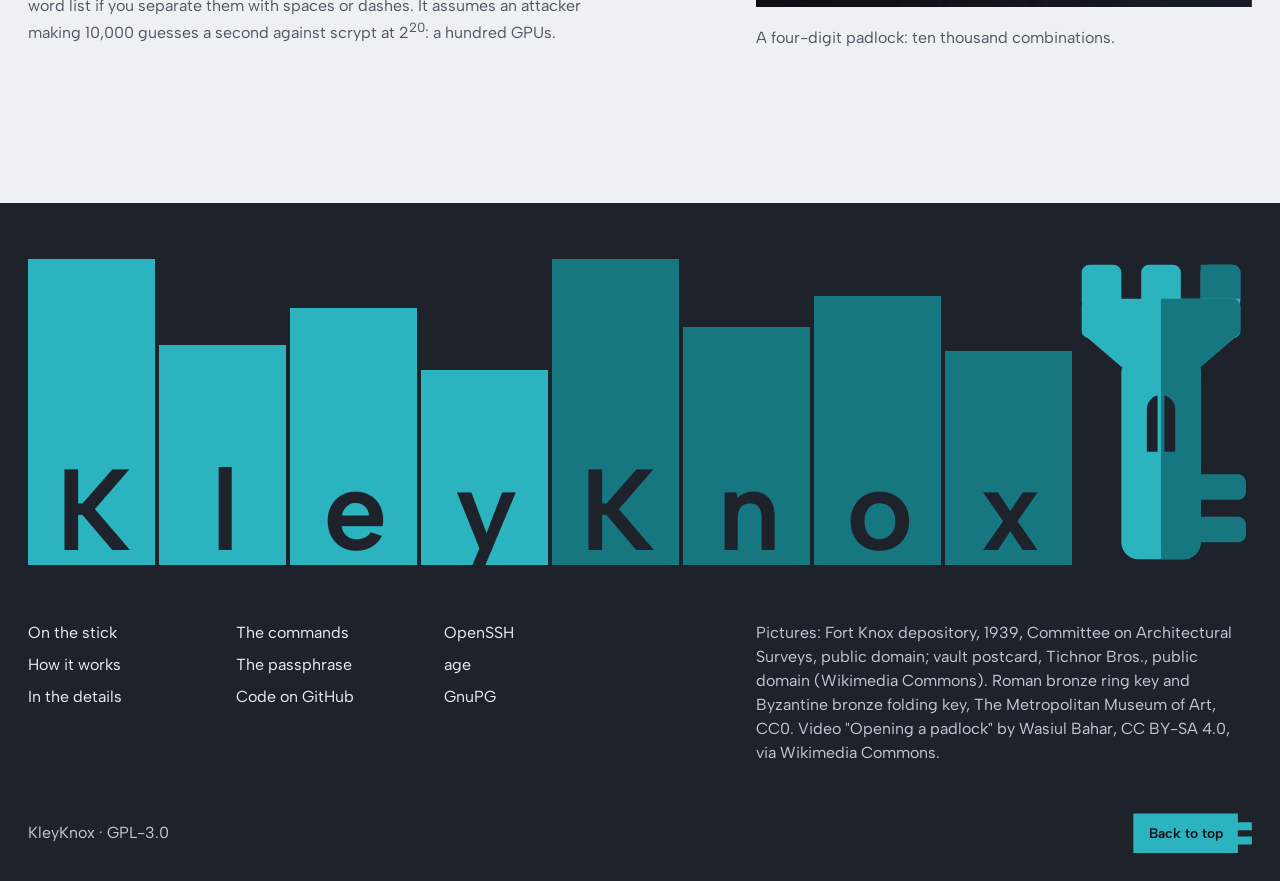
==== commit 0add4bd6: "Link the site to the GitHub repository A GitHub icon in the bar (also on phones), a text link under " ====
--- a/site/en/index.html
+++ b/site/en/index.html
@@ -59,6 +59,7 @@
     <a class="link" href="#commands">Commands</a>
     <a class="link" href="#passphrase">Passphrase</a>
   </nav>
+  <a class="gh" href="https://github.com/Nidhil-stack/kleyknox" aria-label="The code on GitHub" title="The code on GitHub"><svg viewBox="0 0 16 16" width="20" height="20" aria-hidden="true"><path fill="currentColor" d="M8 0C3.58 0 0 3.58 0 8c0 3.54 2.29 6.53 5.47 7.59.4.07.55-.17.55-.38 0-.19-.01-.82-.01-1.49-2.01.37-2.53-.49-2.69-.94-.09-.23-.48-.94-.82-1.13-.28-.15-.68-.52-.01-.53.63-.01 1.08.58 1.23.82.72 1.21 1.87.87 2.33.66.07-.52.28-.87.51-1.07-1.78-.2-3.64-.89-3.64-3.95 0-.87.31-1.59.82-2.15-.08-.2-.36-1.02.08-2.12 0 0 .67-.21 2.2.82.64-.18 1.32-.27 2-.27.68 0 1.36.09 2 .27 1.53-1.04 2.2-.82 2.2-.82.44 1.1.16 1.92.08 2.12.51.56.82 1.27.82 2.15 0 3.07-1.87 3.75-3.65 3.95.29.25.54.73.54 1.48 0 1.07-.01 1.93-.01 2.2 0 .21.15.46.55.38A8.013 8.013 0 0016 8c0-4.42-3.58-8-8-8z"/></svg></a>
   <a class="lang link" href="../" hreflang="it" lang="it">Italiano</a>
   <a class="button key-bit" href="#install">Install</a>
 </header>
@@ -70,7 +71,7 @@
     <div class="hero-copy">
       <h1 id="hero-title">Your keys,<br> on one stick</h1>
       <p class="hero-lead">KleyKnox keeps your SSH and GPG keys encrypted on a USB stick and unlocks them all with one passphrase, for as long as you choose.</p>
-      <a class="button key-bit" href="#install">Install it</a>
+      <div class="hero-actions"><a class="button key-bit" href="#install">Install it</a><a class="link hero-gh" href="https://github.com/Nidhil-stack/kleyknox">or read the code on GitHub</a></div>
     </div>
     <div class="hero-stage">
       <div class="term" data-ui aria-label="Terminal: kleyknox unlock unlocks three keys for two hours">
@@ -278,6 +279,7 @@
         <h3>Install</h3>
         <pre class="install"><code>git clone https://github.com/Nidhil-stack/kleyknox
 cd kleyknox &amp;&amp; cargo install --path .</code></pre>
+        <p class="install-more">Or download a binary from the <a class="link" href="https://github.com/Nidhil-stack/kleyknox/releases">releases on GitHub</a>.</p>
       </div>
 
       <p class="sheet-hours">Linux, Windows or macOS · OpenSSH 8.2 and GnuPG 2.4<br>Binaries on the releases page</p>
--- a/site/styles.css
+++ b/site/styles.css
@@ -87,10 +87,18 @@
   display: flex; align-items: center; gap: 2rem; padding: 22px var(--margin);
 }
 .wordmark { display: inline-flex; align-items: center; gap: 0.5rem; font-weight: 600; font-size: 1.25rem; letter-spacing: -0.02em; text-decoration: none; }
-.wordmark-mark { width: 18px; height: 31px; color: var(--accent-deep); --tower-lit: var(--accent-deep); --tower-shade: var(--cyan-deep); }
+.wordmark-mark { flex: none; width: 18px; height: 31px; color: var(--accent-deep); --tower-lit: var(--accent-deep); --tower-shade: var(--cyan-deep); }
 .bar nav { display: flex; gap: 1.75rem; margin-left: auto; font-size: 1rem; }
 .bar nav a { text-decoration-color: transparent; }
 .lang { font-size: 0.9375rem; color: var(--muted); }
+.gh svg { flex: none; width: 20px; height: 20px; }
+.gh { display: inline-flex; flex: none; padding: 6px; color: var(--ink); border-radius: 999px; transition: background-color 180ms ease; }
+@media (hover: hover) { .gh:hover { background: var(--surface); } }
+.hero-actions { margin-top: 32px; display: flex; flex-wrap: wrap; align-items: center; gap: 12px 24px; }
+.hero-actions .button { margin-top: 0; }
+.hero-gh { font-size: var(--step-body); color: var(--ink); text-decoration-color: var(--accent-deep); }
+.install-more { margin: 14px auto 0; max-width: 520px; text-align: left; font-size: 1rem; color: var(--muted); }
+.install-more a { color: var(--accent-deep); text-decoration-color: currentColor; }
 .bar nav + .lang { margin-left: 0; }
 
 /* ---------- 1. hero ---------- */
@@ -98,7 +106,7 @@
 .hero-copy { grid-column: 1 / 7; padding-top: 150px; position: relative; z-index: 2; }
 .hero h1 { font-size: var(--step-display); max-width: 13ch; }
 .hero-lead { margin-top: 36px; max-width: 40ch; font-size: var(--step-body); }
-.hero-copy .button { margin-top: 32px; }
+
 .hero-stage {
   position: absolute; left: calc(var(--margin) + (100% - 2 * var(--margin)) * 4 / 12); right: 0; top: 42%; bottom: 0;
   background: var(--accent);
@@ -293,7 +301,8 @@
   .speaks { grid-template-columns: repeat(2, minmax(0, 1fr)); }
   .bar nav { display: none; }
   .bar { justify-content: space-between; }
-  .lang { margin-left: auto; }
+  .lang { margin-left: 4px; }
+  .gh { margin-left: auto; }
   .probe-film { grid-column: 1 / 13; grid-row: auto; margin-top: 40px; }
   .probe-form { grid-row: auto; }
   .probe-sentence { grid-column: 1 / 13; }
@@ -315,32 +324,35 @@
 @media (max-width: 700px) {
   :root { --merlon: 20px; --section: 5.5rem; }
   .bar nav { display: none; }
-  .bar { justify-content: space-between; padding: 16px var(--margin); }
+  .bar { justify-content: space-between; gap: 12px; padding: 16px var(--margin); }
   .hero { display: block; min-height: 0; padding: 0; }
   .hero-copy { padding: 96px var(--margin) 0; }
   .hero h1 { font-size: 10vw; }
   .hero-lead { font-size: 1rem; margin-top: 28px; }
   .hero-stage { position: relative; left: 0; top: auto; margin-top: 48px; height: 520px; }
-  .term { left: 16px; width: 640px; font-size: 14px; }
-  .showcase { display: block; min-height: 0; }
-  .showcase-stage { height: 62svh; }
+  .term-body { white-space: pre-wrap; overflow-wrap: anywhere; padding-bottom: 72px; }
+  .hero-stage { height: auto; padding-bottom: 32px; display: flow-root; }
+  .term { position: relative; top: auto; left: auto; right: auto; width: auto; margin: calc(var(--merlon) * 1.1 + 24px) 16px 0; font-size: 12.5px; }
+  .showcase { display: flex; flex-direction: column; min-height: 0; }
+  .showcase-list { order: -1; }
+  .showcase-stage { height: 62svh; align-self: stretch; }
   .showcase-tower { transform: translateX(-50%); }
-  .file { width: 100%; left: 0; transform: none; font-size: 13px; }
-  .showcase-list { padding: 24px 0 0; }
-  .files { display: flex; gap: 24px; overflow-x: auto; padding-bottom: 6px; }
-  .files li { flex: none; }
+  .file { width: 100%; left: 0; transform: none; font-size: 12.5px; }
+  .showcase-list { padding: 0 0 20px; }
   .showcase-list h2, .files button { font-size: 1.625rem; }
-  .showcase-fact { padding: 16px 0 0; font-size: 1rem; }
+  .showcase-fact { padding: 20px 0 0; font-size: 1rem; max-width: none; }
   .how { grid-template-columns: 1fr; }
   .field { min-height: 0; padding: 28px 20px 40px; }
   .how h2 { order: -2; font-size: 1.5rem; margin-bottom: 16px; }
   .clause { order: -1; margin-top: 0; font-size: 1.5rem; max-width: none; }
   .card { position: relative; top: 0; margin: 32px 0 0; }
   .board { margin: var(--section) 10px 0; grid-template-columns: 1fr 1fr; grid-auto-rows: 28vw; gap: 6px; }
-  .t-head { grid-column: span 2; grid-row: span 2; }
+  .t-head { grid-column: span 2; grid-row: span 1; }
   .t-head h2 { font-size: 9vw; }
-  .t-lock, .t-file { grid-column: span 2; grid-row: span 3; }
-  .t-os, .t-scrypt, .t-status, .t-min, .t-algo { grid-column: span 1; grid-row: span 2; }
+  .t-lock { grid-column: span 2; grid-row: span 3; }
+  .t-file { grid-column: span 2; grid-row: span 2; }
+  .t-scrypt, .t-status, .t-min, .t-algo { grid-column: span 1; grid-row: span 2; }
+  .t-os { grid-column: span 2; grid-row: span 2; }
   .cap { left: 12px; right: 12px; bottom: 12px; font-size: 0.875rem; }
   .cap strong { font-size: 1rem; }
   .lockterm { font-size: 14px; left: 12px; top: 12px; }
@@ -348,7 +360,7 @@
     .figure-ui { font-size: 84px; }
   .status-ui { font-size: 26px; left: 12px; }
   .files-ui { font-size: 26px; }
-  .chip-ui { font-size: 36px; }
+  .chip-ui { font-size: 26px; right: auto; left: 12px; }
   .name { margin: var(--section) 10px 0; padding: 28px 20px; gap: 32px; }
   .name h2 { font-size: 2.5rem; }
   .name-copy > p { font-size: 1.125rem; }
@@ -359,12 +371,14 @@
   .mark-head { aspect-ratio: auto; }
   .sheet-ground { padding: 72px 10px; display: block; }
   .sheet { padding: calc(40px + var(--merlon)) 22px calc(36px + var(--merlon)); }
-  .group dt code { font-size: 0.875rem; }
+  .group dt code { font-size: 0.875rem; overflow-wrap: anywhere; }
+  .install { white-space: pre; overflow-x: auto; word-break: normal; font-size: 0.8125rem; }
   .probe-sentence { font-size: 1.5rem; }
   .probe-sentence input { width: 100%; }
   .foot-grid nav { grid-column: span 6; }
   .blocks { height: 22svh; min-height: 140px; }
-  .blocks span { font-size: 11vw; }
+  .blocks span { font-size: 9vw; }
+  .blocks-tower { display: none; }
 }
 
 /* ---------- dark: follows the device ---------- */
